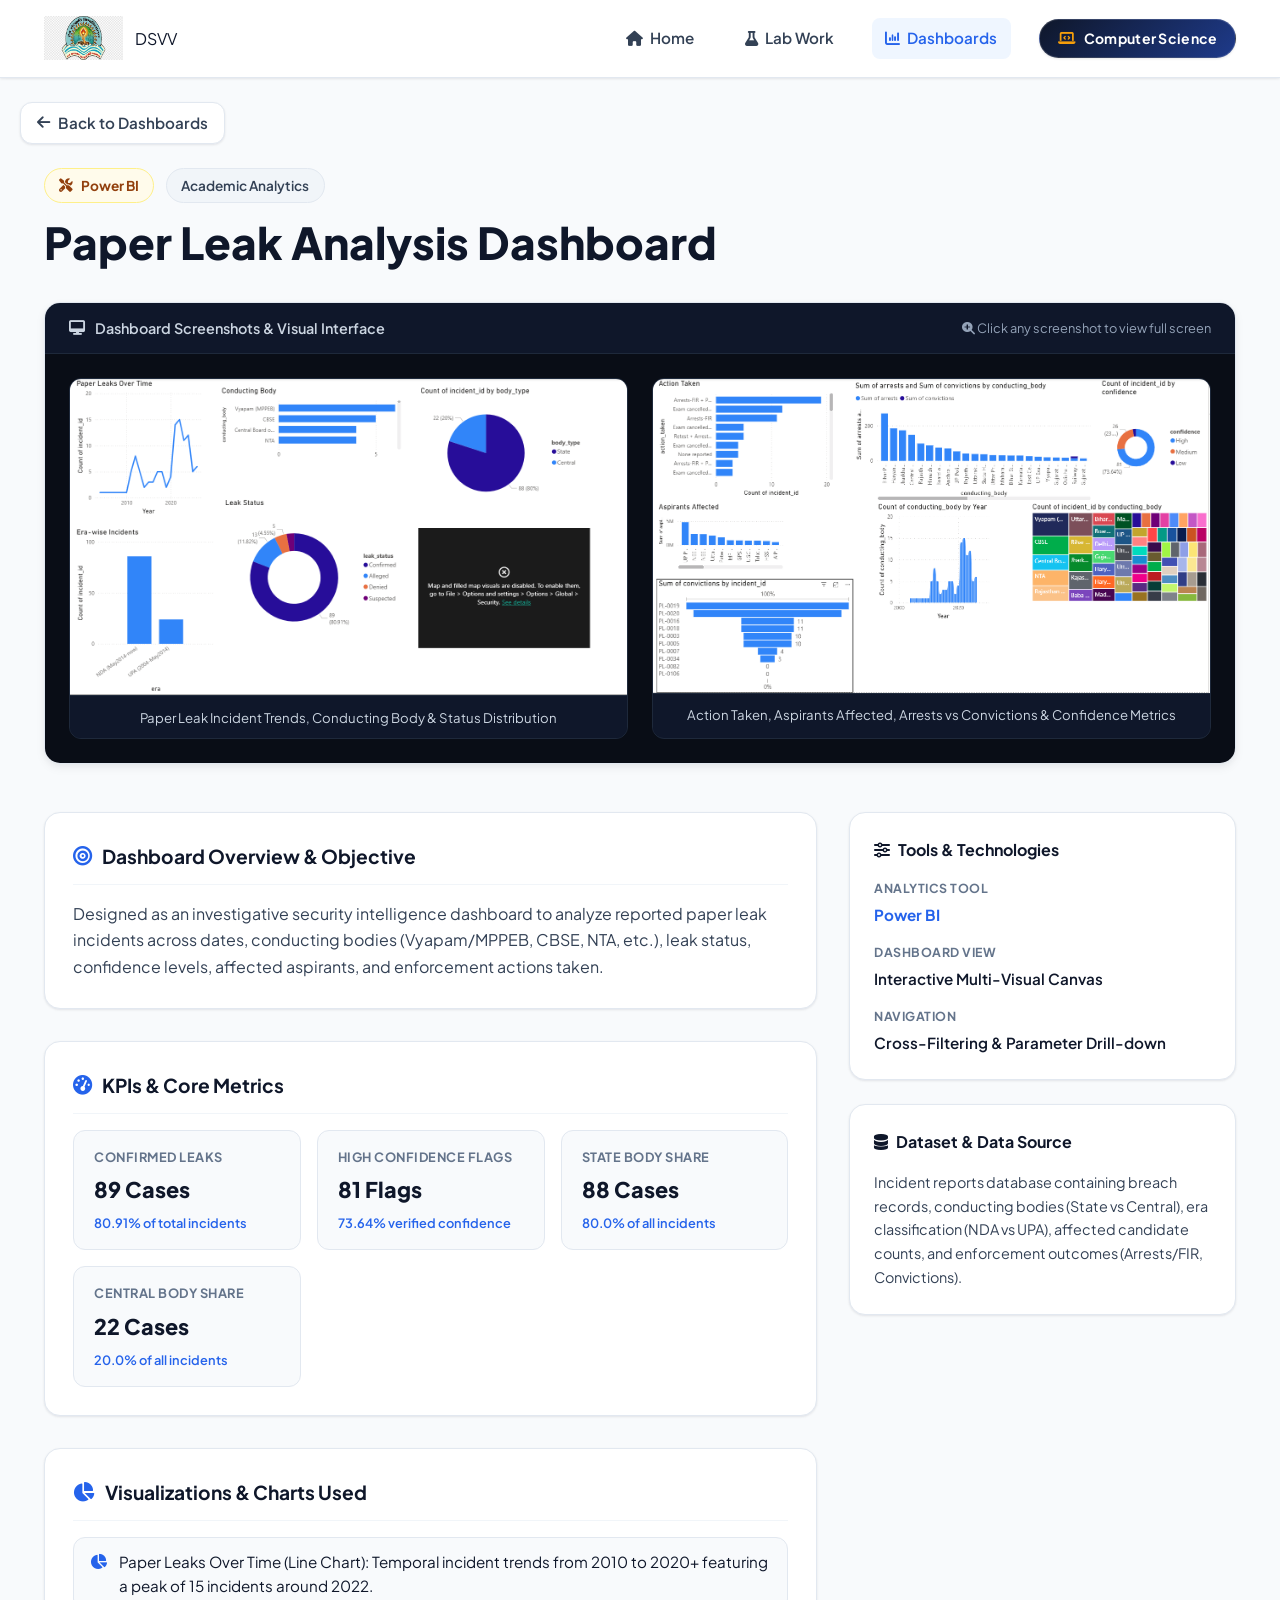
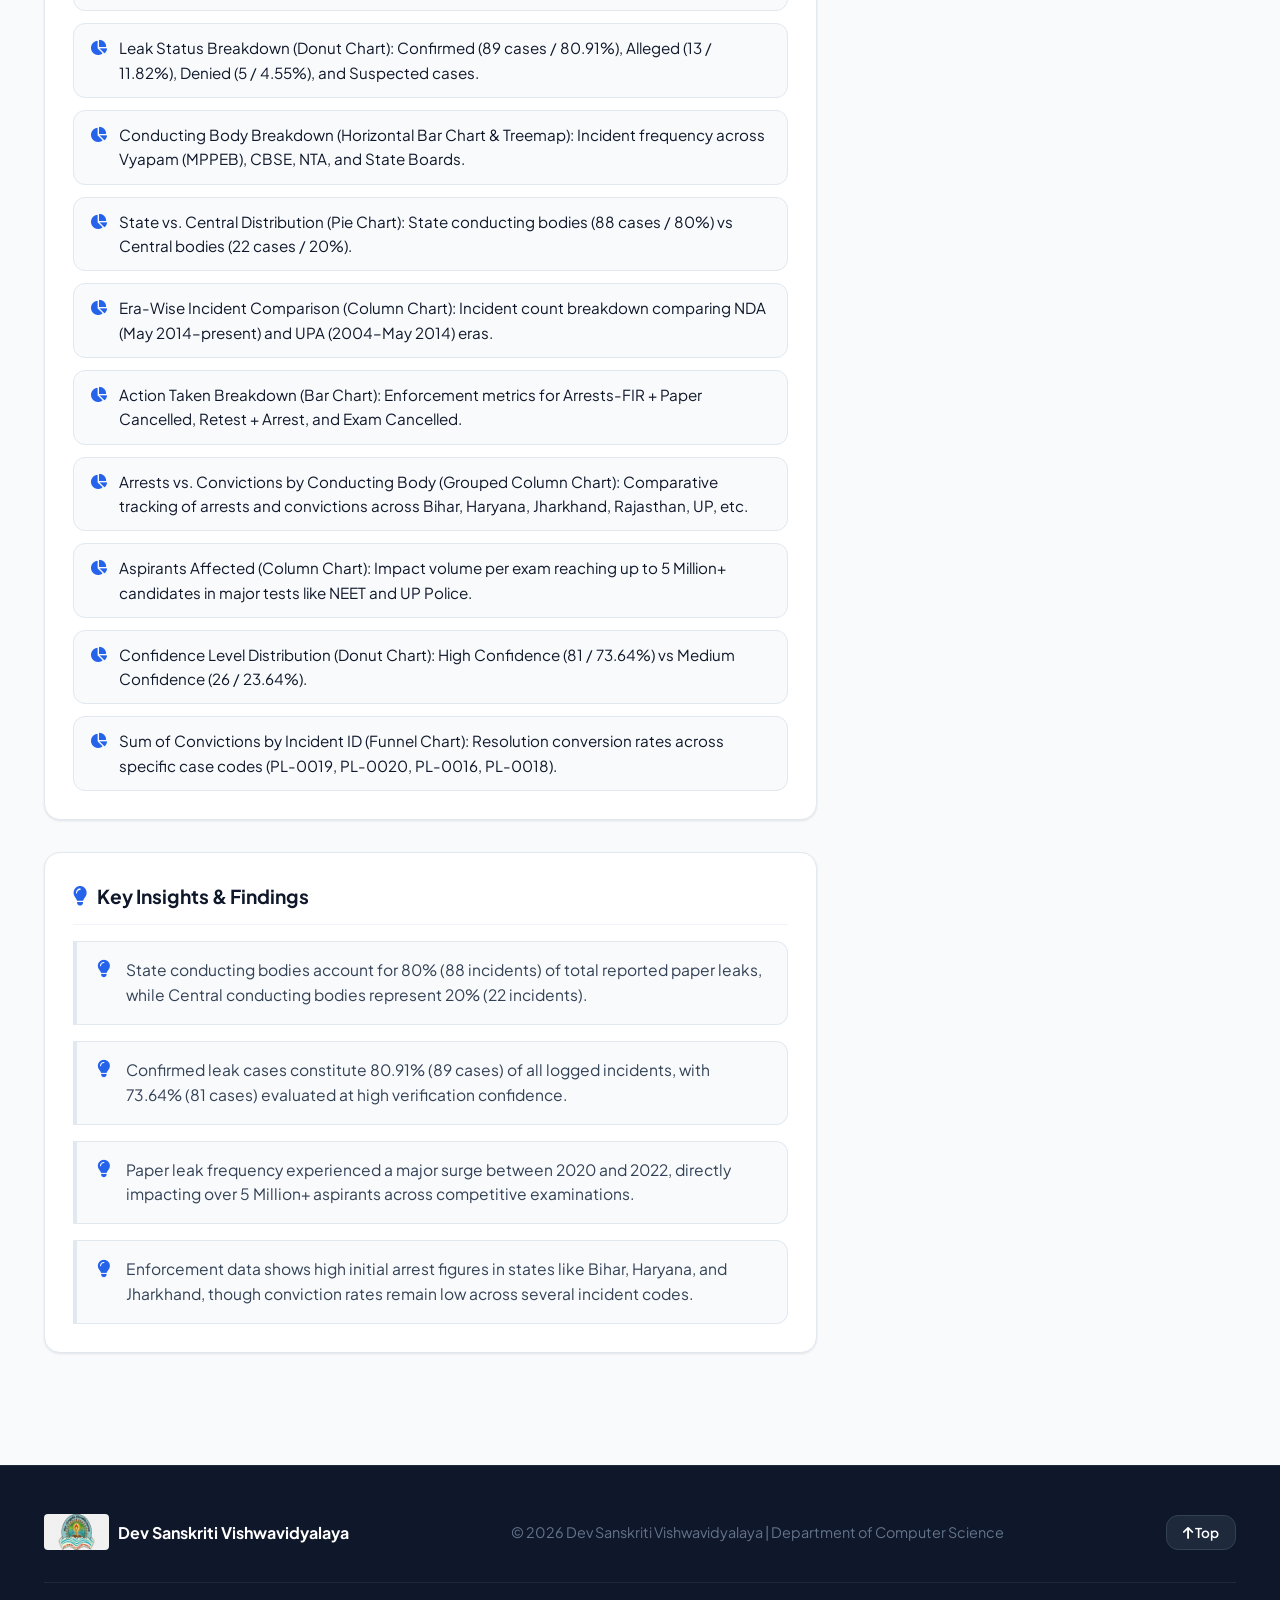
==== dashboard.html @ 6574317e "Remove About and Contact sections and update navbar links" ====
<!DOCTYPE html>
<html lang="en">
<head>
  <meta charset="UTF-8" />
  <meta name="viewport" content="width=device-width, initial-scale=1.0" />
  <title>Dashboard Details — Analytics Portfolio</title>
  <meta name="description" content="Detailed analytical breakdown, KPIs, dataset specifications, visualizations, and key insights." />
  
  <!-- Google Fonts: Plus Jakarta Sans & JetBrains Mono -->
  <link rel="preconnect" href="https://fonts.googleapis.com">
  <link rel="preconnect" href="https://fonts.gstatic.com" crossorigin>
  <link href="https://fonts.googleapis.com/css2?family=Plus+Jakarta+Sans:wght@400;500;600;700;800&family=JetBrains+Mono:wght@500;600&display=swap" rel="stylesheet">

  <!-- Font Awesome Icons -->
  <link rel="stylesheet" href="https://cdnjs.cloudflare.com/ajax/libs/font-awesome/6.4.0/css/all.min.css" />

  <!-- Stylesheet -->
  <link rel="stylesheet" href="css/style.css" />
</head>
<body>

  <!-- ==========================================================================
       Navigation Bar
       ========================================================================== -->
  <header class="navbar">
    <div class="container nav-container">
      <!-- Top Left: DSVV Logo & Text -->
      <a href="index.html" class="nav-brand" aria-label="Dev Sanskriti Vishwavidyalaya Home">
        <img src="images/dsvv-logo.png" alt="DSVV Logo" class="dsvv-logo-img" />
        <span class="dsvv-brand-text">DSVV</span>
      </a>

      <button class="mobile-menu-toggle" aria-label="Toggle Navigation Menu" aria-expanded="false">
        <i class="fa-solid fa-bars"></i>
      </button>

      <!-- Top Right: Computer Science Badge & Navigation Links -->
      <div class="nav-right-group">
        <nav>
          <ul class="nav-menu">
            <li><a href="index.html#hero" class="nav-link"><i class="fa-solid fa-house"></i> Home</a></li>
            <li><a href="index.html#labs" class="nav-link"><i class="fa-solid fa-flask"></i> Lab Work</a></li>
            <li><a href="index.html#dashboards" class="nav-link active"><i class="fa-solid fa-chart-column"></i> Dashboards</a></li>
          </ul>
        </nav>
        <span class="cs-dept-badge">
          <i class="fa-solid fa-laptop-code"></i> Computer Science
        </span>
      </div>
    </div>
  </header>

  <!-- ==========================================================================
       Back Navigation Button
       ========================================================================== -->
  <div class="container detail-header-nav">
    <a href="index.html#dashboards" class="btn-back" aria-label="Return to main dashboard page">
      <i class="fa-solid fa-arrow-left"></i> Back to Dashboards
    </a>
  </div>

  <!-- ==========================================================================
       Dashboard Detail Main Section
       ========================================================================== -->
  <main class="container detail-main" id="detail-content">
    
    <!-- Header Title & Badges -->
    <div class="detail-title-section">
      <div class="detail-title-tags">
        <span class="detail-tool-tag" id="detail-tool">
          <i class="fa-solid fa-screwdriver-wrench"></i> Tool
        </span>
        <span class="detail-category-tag" id="detail-category">
          Category
        </span>
      </div>
      <h1 class="detail-title" id="detail-title">Loading Dashboard Title...</h1>
    </div>

    <!-- Screenshots Showcase Container -->
    <section class="screenshot-section-card">
      <div class="screenshot-header-bar">
        <div class="screenshot-title-mini">
          <i class="fa-solid fa-desktop"></i> Dashboard Screenshots &amp; Visual Interface
        </div>
        <span style="font-size: 0.8rem; color: #94a3b8;"><i class="fa-solid fa-magnifying-glass-plus"></i> Click any screenshot to view full screen</span>
      </div>

      <div class="screenshots-gallery-grid" id="screenshots-gallery-grid">
        <!-- Screenshots rendered dynamically via js/script.js -->
      </div>
    </section>

    <!-- Dashboard Information Grid -->
    <div class="detail-info-grid">
      
      <!-- Primary Column: Objective, KPIs, Visualizations, Insights -->
      <div class="primary-info-col">
        
        <!-- Objective & Overview -->
        <article class="detail-block">
          <h2 class="block-heading">
            <i class="fa-solid fa-bullseye"></i> Dashboard Overview &amp; Objective
          </h2>
          <div class="block-body" id="detail-objective">
            Loading objective content...
          </div>
        </article>

        <!-- KPIs & Key Metrics (Rendered dynamically if available) -->
        <article class="detail-block" id="detail-kpi-block" style="display: none;">
          <h2 class="block-heading">
            <i class="fa-solid fa-gauge-high"></i> KPIs &amp; Core Metrics
          </h2>
          <div class="kpi-cards-grid" id="detail-kpis">
            <!-- Populated via script.js -->
          </div>
        </article>

        <!-- Charts & Visualizations Used -->
        <article class="detail-block" id="detail-viz-block">
          <h2 class="block-heading">
            <i class="fa-solid fa-chart-pie"></i> Visualizations &amp; Charts Used
          </h2>
          <ul class="viz-list" id="detail-visualizations">
            <!-- Populated via script.js -->
          </ul>
        </article>

        <!-- Key Insights & Findings (Rendered dynamically if available) -->
        <article class="detail-block" id="detail-insights-block" style="display: none;">
          <h2 class="block-heading">
            <i class="fa-solid fa-lightbulb"></i> Key Insights &amp; Findings
          </h2>
          <div class="insights-list" id="detail-insights">
            <!-- Populated via script.js -->
          </div>
        </article>

      </div>

      <!-- Secondary Column: Technical Overview & Dataset Specs -->
      <aside class="sidebar-panel">
        
        <!-- Tools & Technical Overview Card -->
        <div class="sidebar-card">
          <h3 class="sidebar-title">
            <i class="fa-solid fa-sliders"></i> Tools &amp; Technologies
          </h3>
          <div class="spec-list">
            <div class="spec-item">
              <span class="spec-label">Analytics Tool</span>
              <span class="spec-value" id="sidebar-tool" style="font-weight: 700; color: var(--primary-accent);">
                Loading Tool...
              </span>
            </div>

            <div class="spec-item">
              <span class="spec-label">Dashboard View</span>
              <span class="spec-value">Interactive Multi-Visual Canvas</span>
            </div>

            <div class="spec-item">
              <span class="spec-label">Navigation</span>
              <span class="spec-value">Cross-Filtering &amp; Parameter Drill-down</span>
            </div>
          </div>
        </div>

        <!-- Dataset Summary Card -->
        <div class="sidebar-card">
          <h3 class="sidebar-title">
            <i class="fa-solid fa-database"></i> Dataset &amp; Data Source
          </h3>
          <p class="block-body" style="font-size: 0.9rem;" id="detail-dataset">
            Loading dataset details...
          </p>
        </div>

      </aside>
    </div>

  </main>

  <!-- ==========================================================================
       Fullscreen Image Lightbox Modal Overlay
       ========================================================================== -->
  <div class="lightbox-modal" id="lightbox-modal" role="dialog" aria-modal="true" aria-label="Dashboard screenshot lightbox modal">
    <div class="lightbox-header">
      <span class="lightbox-title" id="lightbox-title">Dashboard Screenshot</span>
      <button class="lightbox-close" id="lightbox-close" aria-label="Close modal">
        <i class="fa-solid fa-xmark"></i>
      </button>
    </div>
    <div class="lightbox-img-container">
      <img id="lightbox-img" src="" alt="Full Resolution Dashboard Screenshot" class="lightbox-img" />
    </div>
  </div>

  <!-- ==========================================================================
       Site Footer
       ========================================================================== -->
  <footer class="site-footer">
    <div class="container">
      <div class="footer-content">
        <div class="footer-brand">
          <img src="images/dsvv-logo.png" alt="DSVV Logo" style="height: 36px; border-radius: 4px;" />
          <span>Dev Sanskriti Vishwavidyalaya</span>
        </div>
        <div class="footer-copyright">
          © 2026 Dev Sanskriti Vishwavidyalaya | Department of Computer Science
        </div>
        <button class="btn-scroll-top" aria-label="Scroll to top of page">
          <i class="fa-solid fa-arrow-up"></i> Top
        </button>
      </div>
    </div>
  </footer>

  <!-- Scripts -->
  <script src="js/script.js"></script>
</body>
</html>
---- css/style.css ----
/* ==========================================================================
   Dev Sanskriti Vishwavidyalaya — Department of Computer Science
   Academic Labs & Visual Dashboard Gallery Portfolio Stylesheet
   ========================================================================== */

/* --------------------------------------------------------------------------
   1. Design System & CSS Variables
   -------------------------------------------------------------------------- */
:root {
  /* DSVV & Slate Brand Colors */
  --bg-main: #f8fafc;
  --bg-card: #ffffff;
  --bg-secondary: #f1f5f9;
  --bg-accent-light: #eff6ff;

  --text-primary: #0f172a;
  --text-secondary: #334155;
  --text-muted: #64748b;
  --text-inverse: #ffffff;

  --border-color: #e2e8f0;
  --border-focus: #2563eb;

  /* Primary Accent & DSVV Gold */
  --primary-accent: #2563eb;
  --primary-dark: #1d4ed8;
  --dsvv-gold: #f59e0b;
  --dsvv-navy: #1e3a8a;

  /* Tool-Specific Badges */
  --powerbi-bg: #fffbeb;
  --powerbi-border: #fef08a;
  --powerbi-text: #92400e;

  --looker-bg: #eff6ff;
  --looker-border: #bfdbfe;
  --looker-text: #1e40af;

  --tableau-bg: #fff7ed;
  --tableau-border: #ffedd5;
  --tableau-text: #9a3412;

  /* Shadows */
  --shadow-sm: 0 1px 3px rgba(15, 23, 42, 0.06), 0 1px 2px rgba(15, 23, 42, 0.04);
  --shadow-md: 0 4px 12px -2px rgba(15, 23, 42, 0.08), 0 2px 6px -1px rgba(15, 23, 42, 0.04);
  --shadow-lg: 0 12px 24px -4px rgba(15, 23, 42, 0.1), 0 4px 12px -2px rgba(15, 23, 42, 0.05);
  --shadow-xl: 0 25px 50px -12px rgba(15, 23, 42, 0.18);

  /* Radius */
  --radius-sm: 8px;
  --radius-md: 12px;
  --radius-lg: 16px;
  --radius-full: 9999px;

  /* Typography */
  --font-sans: 'Plus Jakarta Sans', -apple-system, BlinkMacSystemFont, 'Segoe UI', Roboto, sans-serif;
  --font-mono: 'JetBrains Mono', monospace;

  /* Container */
  --container-max-width: 1240px;
}

*, *::before, *::after {
  box-sizing: border-box;
  margin: 0;
  padding: 0;
}

html {
  font-family: var(--font-sans);
  font-size: 16px;
  line-height: 1.6;
  color: var(--text-primary);
  background-color: var(--bg-main);
  scroll-behavior: smooth;
  -webkit-font-smoothing: antialiased;
}

body {
  min-height: 100vh;
  display: flex;
  flex-direction: column;
}

img {
  max-width: 100%;
  height: auto;
  display: block;
}

a {
  color: inherit;
  text-decoration: none;
}

button, input, select {
  font-family: inherit;
  font-size: inherit;
}

.container {
  width: 100%;
  max-width: var(--container-max-width);
  margin: 0 auto;
  padding: 0 1.5rem;
}

/* --------------------------------------------------------------------------
   2. Header & DSVV Branding Navbar
   -------------------------------------------------------------------------- */
.navbar {
  position: sticky;
  top: 0;
  z-index: 100;
  background-color: rgba(255, 255, 255, 0.94);
  backdrop-filter: blur(12px);
  -webkit-backdrop-filter: blur(12px);
  border-bottom: 1px solid var(--border-color);
  box-shadow: var(--shadow-sm);
}

.nav-container {
  display: flex;
  align-items: center;
  justify-content: space-between;
  height: 4.8rem;
}

.nav-brand {
  display: flex;
  align-items: center;
  gap: 0.75rem;
}

.dsvv-logo-img {
  height: 44px;
  width: auto;
  object-fit: contain;
}

.nav-right-group {
  display: flex;
  align-items: center;
  gap: 1.75rem;
}

.cs-dept-badge {
  background: linear-gradient(135deg, #0f172a 0%, #1e3a8a 100%);
  color: #ffffff;
  padding: 0.45rem 1.1rem;
  border-radius: var(--radius-full);
  font-size: 0.875rem;
  font-weight: 700;
  letter-spacing: 0.02em;
  display: inline-flex;
  align-items: center;
  gap: 0.5rem;
  box-shadow: var(--shadow-sm);
  border: 1px solid rgba(255, 255, 255, 0.15);
}

.cs-dept-badge i {
  color: var(--dsvv-gold);
}

.nav-menu {
  display: flex;
  align-items: center;
  gap: 1.5rem;
  list-style: none;
}

.nav-link {
  font-weight: 600;
  font-size: 0.95rem;
  color: var(--text-secondary);
  padding: 0.5rem 0.85rem;
  border-radius: var(--radius-sm);
  transition: 0.15s ease;
  display: flex;
  align-items: center;
  gap: 0.45rem;
}

.nav-link:hover, .nav-link.active {
  color: var(--primary-accent);
  background-color: var(--bg-accent-light);
}

.mobile-menu-toggle {
  display: none;
  background: none;
  border: none;
  font-size: 1.5rem;
  color: var(--text-primary);
  cursor: pointer;
  padding: 0.5rem;
}

/* --------------------------------------------------------------------------
   3. Hero Section
   -------------------------------------------------------------------------- */
.hero-section {
  padding: 3.5rem 0 2rem 0;
  text-align: center;
}

.hero-institution-tag {
  display: inline-flex;
  align-items: center;
  gap: 0.5rem;
  background-color: #eff6ff;
  border: 1px solid #bfdbfe;
  padding: 0.4rem 1rem;
  border-radius: var(--radius-full);
  font-size: 0.875rem;
  font-weight: 700;
  color: #1d4ed8;
  margin-bottom: 1.25rem;
}

.hero-title {
  font-size: clamp(2rem, 4vw, 3rem);
  font-weight: 800;
  color: var(--text-primary);
  line-height: 1.2;
  margin-bottom: 0.85rem;
  letter-spacing: -0.02em;
}

.hero-subtitle {
  font-size: 1.15rem;
  color: var(--text-secondary);
  max-width: 46rem;
  margin: 0 auto 2.5rem auto;
}

/* Section Divider Header */
.section-header-wrap {
  margin-bottom: 2rem;
  padding-bottom: 0.75rem;
  border-bottom: 2px solid var(--border-color);
  display: flex;
  align-items: flex-end;
  justify-content: space-between;
  flex-wrap: wrap;
  gap: 1rem;
}

.section-title {
  font-size: 1.85rem;
  font-weight: 800;
  color: var(--text-primary);
  display: flex;
  align-items: center;
  gap: 0.75rem;
}

.section-title i {
  color: var(--primary-accent);
}

.section-desc {
  font-size: 0.95rem;
  color: var(--text-muted);
}

/* --------------------------------------------------------------------------
   4. Section 1 — LABS (Grid & Individual Cards)
   -------------------------------------------------------------------------- */
.labs-section {
  padding: 2.5rem 0 4rem 0;
}

.labs-grid {
  display: grid;
  grid-template-columns: repeat(auto-fill, minmax(340px, 1fr));
  gap: 2rem;
}

.lab-card {
  background-color: var(--bg-card);
  border: 1px solid var(--border-color);
  border-radius: var(--radius-lg);
  overflow: hidden;
  box-shadow: var(--shadow-sm);
  display: flex;
  flex-direction: column;
  transition: transform 0.25s ease, box-shadow 0.25s ease, border-color 0.25s ease;
  cursor: pointer;
  position: relative;
}

.lab-card:hover {
  transform: translateY(-6px);
  box-shadow: var(--shadow-lg);
  border-color: #cbd5e1;
}

.lab-image-wrapper {
  position: relative;
  width: 100%;
  aspect-ratio: 16 / 9;
  overflow: hidden;
  background-color: #0f172a;
}

.lab-image {
  width: 100%;
  height: 100%;
  object-fit: cover;
  transition: transform 0.5s ease;
}

.lab-card:hover .lab-image {
  transform: scale(1.06);
}

.lab-number-badge {
  position: absolute;
  top: 1rem;
  left: 1rem;
  background-color: #1e3a8a;
  color: #ffffff;
  padding: 0.3rem 0.8rem;
  border-radius: var(--radius-sm);
  font-size: 0.8rem;
  font-weight: 800;
  letter-spacing: 0.04em;
  box-shadow: var(--shadow-sm);
  border: 1px solid rgba(255, 255, 255, 0.2);
}

.lab-tool-badge {
  position: absolute;
  top: 1rem;
  right: 1rem;
  background-color: rgba(15, 23, 42, 0.88);
  backdrop-filter: blur(4px);
  color: #ffffff;
  padding: 0.25rem 0.65rem;
  border-radius: var(--radius-sm);
  font-size: 0.75rem;
  font-weight: 600;
}

.lab-card-body {
  padding: 1.5rem;
  display: flex;
  flex-direction: column;
  flex-grow: 1;
}

.lab-category {
  font-size: 0.75rem;
  font-weight: 700;
  text-transform: uppercase;
  letter-spacing: 0.05em;
  color: var(--primary-accent);
  margin-bottom: 0.4rem;
}

.lab-card-title {
  font-size: 1.2rem;
  font-weight: 700;
  color: var(--text-primary);
  margin-bottom: 0.75rem;
  line-height: 1.35;
}

.lab-card-description {
  font-size: 0.925rem;
  color: var(--text-secondary);
  line-height: 1.5;
  margin-bottom: 1.5rem;
  display: -webkit-box;
  -webkit-line-clamp: 3;
  -webkit-box-orient: vertical;
  overflow: hidden;
  flex-grow: 1;
}

.lab-card-footer {
  display: flex;
  align-items: center;
  justify-content: space-between;
  padding-top: 1rem;
  border-top: 1px solid #f1f5f9;
}

.btn-view-lab {
  display: inline-flex;
  align-items: center;
  gap: 0.4rem;
  font-size: 0.9rem;
  font-weight: 700;
  color: var(--primary-accent);
  transition: 0.15s ease;
}

.lab-card:hover .btn-view-lab {
  color: var(--primary-dark);
  transform: translateX(4px);
}

/* --------------------------------------------------------------------------
   5. Section 2 — DASHBOARD GALLERY (Visual Grid: 2 per row Desktop/Tablet)
   -------------------------------------------------------------------------- */
.dashboards-section {
  padding: 4.5rem 0;
  background-color: #ffffff;
  border-top: 1px solid var(--border-color);
}

.dashboard-gallery-grid {
  display: grid;
  grid-template-columns: repeat(2, 1fr); /* Exactly 2 dashboards per row on Desktop/Tablet */
  gap: 2.5rem;
}

.visual-dashboard-card {
  background-color: var(--bg-card);
  border: 1px solid var(--border-color);
  border-radius: var(--radius-lg);
  overflow: hidden;
  box-shadow: var(--shadow-md);
  display: flex;
  flex-direction: column;
  transition: transform 0.25s ease, box-shadow 0.25s ease, border-color 0.25s ease;
  cursor: pointer;
}

.visual-dashboard-card:hover {
  transform: translateY(-6px);
  box-shadow: var(--shadow-xl);
  border-color: #cbd5e1;
}

.dash-thumb-container {
  position: relative;
  width: 100%;
  aspect-ratio: 16 / 9;
  overflow: hidden;
  background-color: #090d16;
}

.dash-thumb-img {
  width: 100%;
  height: 100%;
  object-fit: cover;
  transition: transform 0.5s ease;
}

.visual-dashboard-card:hover .dash-thumb-img {
  transform: scale(1.05);
}

.dash-tool-badge {
  position: absolute;
  top: 1rem;
  right: 1rem;
  padding: 0.35rem 0.85rem;
  border-radius: var(--radius-sm);
  font-size: 0.8rem;
  font-weight: 700;
  box-shadow: var(--shadow-sm);
  display: flex;
  align-items: center;
  gap: 0.4rem;
}

.dash-tool-badge.power-bi { background-color: #0f172a; color: #f2c811; border: 1px solid rgba(242, 200, 17, 0.4); }
.dash-tool-badge.looker-studio { background-color: #0f172a; color: #60a5fa; border: 1px solid rgba(96, 165, 250, 0.4); }
.dash-tool-badge.tableau { background-color: #0f172a; color: #fb923c; border: 1px solid rgba(251, 146, 60, 0.4); }

.dash-body {
  padding: 1.75rem;
  display: flex;
  flex-direction: column;
  flex-grow: 1;
}

.dash-category {
  font-size: 0.775rem;
  font-weight: 800;
  text-transform: uppercase;
  letter-spacing: 0.05em;
  color: var(--primary-accent);
  margin-bottom: 0.4rem;
}

.dash-title {
  font-size: 1.35rem;
  font-weight: 800;
  color: var(--text-primary);
  margin-bottom: 0.85rem;
  line-height: 1.3;
}

.dash-description {
  font-size: 0.95rem;
  color: var(--text-secondary);
  line-height: 1.6;
  margin-bottom: 1.75rem;
  flex-grow: 1;
}

.btn-view-dashboard {
  display: inline-flex;
  align-items: center;
  justify-content: center;
  gap: 0.5rem;
  background-color: var(--text-primary);
  color: #ffffff;
  padding: 0.75rem 1.25rem;
  border-radius: var(--radius-md);
  font-size: 0.95rem;
  font-weight: 700;
  transition: 0.15s ease;
  width: 100%;
}

.visual-dashboard-card:hover .btn-view-dashboard {
  background-color: var(--primary-accent);
}

/* --------------------------------------------------------------------------
   6. About Section
   -------------------------------------------------------------------------- */
.about-section {
  padding: 4.5rem 0;
  background-color: var(--bg-main);
  border-top: 1px solid var(--border-color);
}

.about-grid {
  display: grid;
  grid-template-columns: 1fr 1fr;
  gap: 3rem;
  align-items: center;
}

.about-title {
  font-size: 2rem;
  font-weight: 800;
  margin-bottom: 1.25rem;
}

.about-highlights {
  display: grid;
  grid-template-columns: 1fr 1fr;
  gap: 1.25rem;
}

.highlight-item {
  display: flex;
  gap: 1rem;
  padding: 1rem;
  background-color: var(--bg-card);
  border-radius: var(--radius-md);
  border: 1px solid var(--border-color);
}

.highlight-icon {
  width: 2.5rem;
  height: 2.5rem;
  border-radius: var(--radius-sm);
  background-color: var(--bg-accent-light);
  color: var(--primary-accent);
  display: flex;
  align-items: center;
  justify-content: center;
  flex-shrink: 0;
}

/* --------------------------------------------------------------------------
   7. Reusable Detail Views (`lab.html` & `dashboard.html`)
   -------------------------------------------------------------------------- */
.detail-header-nav {
  padding: 1.5rem 0;
}

.btn-back {
  display: inline-flex;
  align-items: center;
  gap: 0.5rem;
  font-weight: 600;
  font-size: 0.95rem;
  color: var(--text-secondary);
  padding: 0.5rem 1rem;
  background-color: var(--bg-card);
  border: 1px solid var(--border-color);
  border-radius: var(--radius-md);
  transition: 0.15s ease;
  box-shadow: var(--shadow-sm);
}

.btn-back:hover {
  color: var(--text-primary);
  border-color: var(--primary-accent);
  transform: translateX(-4px);
}

.detail-main {
  padding-bottom: 5rem;
}

.detail-title-section {
  margin-bottom: 2rem;
}

.detail-title-tags {
  display: flex;
  align-items: center;
  gap: 0.75rem;
  margin-bottom: 0.75rem;
  flex-wrap: wrap;
}

.lab-number-pill {
  background-color: #1e3a8a;
  color: #ffffff;
  padding: 0.35rem 0.9rem;
  border-radius: var(--radius-full);
  font-size: 0.85rem;
  font-weight: 800;
}

.detail-tool-tag {
  padding: 0.35rem 0.9rem;
  border-radius: var(--radius-full);
  font-size: 0.85rem;
  font-weight: 700;
  display: inline-flex;
  align-items: center;
  gap: 0.45rem;
}

.detail-tool-tag.power-bi { background-color: var(--powerbi-bg); color: var(--powerbi-text); border: 1px solid var(--powerbi-border); }
.detail-tool-tag.looker-studio { background-color: var(--looker-bg); color: var(--looker-text); border: 1px solid var(--looker-border); }
.detail-tool-tag.tableau { background-color: var(--tableau-bg); color: var(--tableau-text); border: 1px solid var(--tableau-border); }

.detail-category-tag {
  background-color: #f1f5f9;
  color: var(--text-secondary);
  border: 1px solid var(--border-color);
  padding: 0.35rem 0.9rem;
  border-radius: var(--radius-full);
  font-size: 0.85rem;
  font-weight: 600;
}

.detail-title {
  font-size: clamp(1.8rem, 3.5vw, 2.75rem);
  font-weight: 800;
  color: var(--text-primary);
  line-height: 1.25;
}

/* Screenshot Card & Gallery */
.screenshot-section-card {
  background-color: var(--bg-card);
  border: 1px solid var(--border-color);
  border-radius: var(--radius-lg);
  overflow: hidden;
  box-shadow: var(--shadow-md);
  margin-bottom: 3rem;
}

.screenshot-header-bar {
  background-color: #0f172a;
  color: #ffffff;
  padding: 0.85rem 1.5rem;
  display: flex;
  align-items: center;
  justify-content: space-between;
  border-bottom: 1px solid #1e293b;
}

.screenshot-title-mini {
  display: flex;
  align-items: center;
  gap: 0.6rem;
  font-size: 0.9rem;
  font-weight: 600;
  color: #cbd5e1;
}

.screenshots-gallery-grid {
  display: grid;
  grid-template-columns: repeat(auto-fit, minmax(360px, 1fr));
  gap: 1.5rem;
  padding: 1.5rem;
  background-color: #090d16;
}

.screenshot-item {
  position: relative;
  border-radius: var(--radius-md);
  overflow: hidden;
  border: 1px solid #1e293b;
  cursor: zoom-in;
  background-color: #0f172a;
  transition: transform 0.25s ease;
}

.screenshot-item:hover {
  transform: scale(1.02);
}

.screenshot-item img {
  width: 100%;
  height: auto;
  display: block;
  object-fit: contain;
}

.screenshot-caption {
  padding: 0.65rem 1rem;
  background-color: #0f172a;
  color: #cbd5e1;
  font-size: 0.825rem;
  border-top: 1px solid #1e293b;
  text-align: center;
}

/* Code Editor & Terminal Boxes for Labs */
.code-editor-box {
  background-color: #090d16;
  border: 1px solid #1e293b;
  border-radius: var(--radius-md);
  overflow: hidden;
}

.code-editor-header {
  background-color: #0f172a;
  padding: 0.65rem 1.25rem;
  display: flex;
  align-items: center;
  justify-content: space-between;
  border-bottom: 1px solid #1e293b;
  color: #cbd5e1;
  font-size: 0.85rem;
  font-weight: 600;
}

.code-lang-badge {
  background-color: #1e293b;
  color: #38bdf8;
  padding: 0.2rem 0.6rem;
  border-radius: 4px;
  font-family: var(--font-mono);
  font-size: 0.75rem;
}

.code-snippet-pre {
  padding: 1.25rem;
  font-family: var(--font-mono);
  font-size: 0.9rem;
  color: #f8fafc;
  line-height: 1.6;
  overflow-x: auto;
}

.terminal-output-box {
  background-color: #090d16;
  border: 1px solid #1e293b;
  border-radius: var(--radius-md);
  overflow: hidden;
}

.terminal-header {
  background-color: #1e293b;
  color: #10b981;
  padding: 0.6rem 1.25rem;
  font-size: 0.85rem;
  font-weight: 700;
  display: flex;
  align-items: center;
  gap: 0.5rem;
}

.terminal-body {
  padding: 1.25rem;
  font-family: var(--font-mono);
  font-size: 0.875rem;
  color: #a7f3d0;
  line-height: 1.5;
  white-space: pre-wrap;
}

/* Detail Info Grid */
.detail-info-grid {
  display: grid;
  grid-template-columns: 2fr 1fr;
  gap: 2rem;
}

.detail-block {
  background-color: var(--bg-card);
  border: 1px solid var(--border-color);
  border-radius: var(--radius-lg);
  padding: 1.75rem;
  box-shadow: var(--shadow-sm);
  margin-bottom: 2rem;
}

.block-heading {
  display: flex;
  align-items: center;
  gap: 0.6rem;
  font-size: 1.2rem;
  font-weight: 700;
  color: var(--text-primary);
  margin-bottom: 1rem;
  padding-bottom: 0.75rem;
  border-bottom: 1px solid #f1f5f9;
}

.block-heading i {
  color: var(--primary-accent);
}

.block-body {
  font-size: 1rem;
  color: var(--text-secondary);
  line-height: 1.65;
}

.kpi-cards-grid {
  display: grid;
  grid-template-columns: repeat(auto-fill, minmax(200px, 1fr));
  gap: 1rem;
  margin-top: 0.5rem;
}

.kpi-metric-card {
  background-color: var(--bg-main);
  border: 1px solid var(--border-color);
  border-radius: var(--radius-md);
  padding: 1rem 1.25rem;
  display: flex;
  flex-direction: column;
  gap: 0.35rem;
}

.kpi-metric-label {
  font-size: 0.8rem;
  font-weight: 700;
  text-transform: uppercase;
  color: var(--text-muted);
  letter-spacing: 0.04em;
}

.kpi-metric-value {
  font-size: 1.35rem;
  font-weight: 800;
  color: var(--text-primary);
}

.kpi-metric-sub {
  font-size: 0.8rem;
  color: var(--primary-accent);
  font-weight: 600;
}

.viz-list {
  display: flex;
  flex-direction: column;
  gap: 0.75rem;
  list-style: none;
}

.viz-item {
  display: flex;
  align-items: flex-start;
  gap: 0.75rem;
  padding: 0.75rem 1rem;
  background-color: var(--bg-main);
  border-radius: var(--radius-md);
  border: 1px solid var(--border-color);
  font-size: 0.95rem;
  color: var(--text-primary);
}

.viz-item i {
  color: var(--primary-accent);
  margin-top: 0.25rem;
}

.insights-list {
  display: flex;
  flex-direction: column;
  gap: 1rem;
  list-style: none;
}

.insight-card {
  display: flex;
  gap: 1rem;
  align-items: flex-start;
  padding: 1rem 1.25rem;
  background-color: #f8fafc;
  border-left: 4px solid var(--primary-accent);
  border-radius: 0 var(--radius-md) var(--radius-md) 0;
  border: 1px solid var(--border-color);
  border-left-width: 4px;
}

.insight-icon {
  color: var(--primary-accent);
  font-size: 1.1rem;
  margin-top: 0.15rem;
}

.insight-text {
  font-size: 0.975rem;
  color: var(--text-secondary);
  line-height: 1.6;
}

.sidebar-panel {
  display: flex;
  flex-direction: column;
  gap: 1.5rem;
}

.sidebar-card {
  background-color: var(--bg-card);
  border: 1px solid var(--border-color);
  border-radius: var(--radius-lg);
  padding: 1.5rem;
  box-shadow: var(--shadow-sm);
}

.sidebar-title {
  font-size: 1rem;
  font-weight: 700;
  color: var(--text-primary);
  margin-bottom: 1rem;
  display: flex;
  align-items: center;
  gap: 0.5rem;
}

.spec-list {
  display: flex;
  flex-direction: column;
  gap: 1rem;
}

.spec-item {
  display: flex;
  flex-direction: column;
  gap: 0.25rem;
}

.spec-label {
  font-size: 0.775rem;
  font-weight: 700;
  text-transform: uppercase;
  color: var(--text-muted);
  letter-spacing: 0.04em;
}

.spec-value {
  font-size: 0.95rem;
  font-weight: 600;
  color: var(--text-primary);
}

/* --------------------------------------------------------------------------
   8. Lightbox Modal Overlay
   -------------------------------------------------------------------------- */
.lightbox-modal {
  position: fixed;
  top: 0;
  left: 0;
  width: 100vw;
  height: 100vh;
  background-color: rgba(15, 23, 42, 0.92);
  backdrop-filter: blur(8px);
  z-index: 1000;
  display: flex;
  flex-direction: column;
  align-items: center;
  justify-content: center;
  opacity: 0;
  visibility: hidden;
  transition: opacity 0.25s ease, visibility 0.25s ease;
  padding: 2rem;
}

.lightbox-modal.active {
  opacity: 1;
  visibility: visible;
}

.lightbox-header {
  position: absolute;
  top: 1.5rem;
  left: 2rem;
  right: 2rem;
  display: flex;
  align-items: center;
  justify-content: space-between;
  color: #ffffff;
}

.lightbox-title {
  font-size: 1.1rem;
  font-weight: 700;
}

.lightbox-close {
  background: rgba(255, 255, 255, 0.15);
  border: none;
  color: #ffffff;
  width: 2.75rem;
  height: 2.75rem;
  border-radius: var(--radius-full);
  font-size: 1.25rem;
  cursor: pointer;
  display: flex;
  align-items: center;
  justify-content: center;
  transition: 0.15s ease;
}

.lightbox-close:hover {
  background-color: #ef4444;
  transform: scale(1.1);
}

.lightbox-img-container {
  max-width: 92vw;
  max-height: 85vh;
  display: flex;
  align-items: center;
  justify-content: center;
}

.lightbox-img {
  max-width: 100%;
  max-height: 85vh;
  object-fit: contain;
  border-radius: var(--radius-md);
  box-shadow: var(--shadow-xl);
}

/* --------------------------------------------------------------------------
   9. Site Footer
   -------------------------------------------------------------------------- */
.site-footer {
  margin-top: auto;
  background-color: #0f172a;
  color: #94a3b8;
  padding: 3rem 0 2rem 0;
  border-top: 1px solid #1e293b;
}

.footer-content {
  display: flex;
  align-items: center;
  justify-content: space-between;
  flex-wrap: wrap;
  gap: 1.5rem;
  padding-bottom: 2rem;
  border-bottom: 1px solid #1e293b;
}

.footer-brand {
  font-size: 1rem;
  font-weight: 700;
  color: #ffffff;
  display: flex;
  align-items: center;
  gap: 0.6rem;
}

.footer-copyright {
  font-size: 0.9rem;
  color: #64748b;
}

.btn-scroll-top {
  background-color: #1e293b;
  color: #ffffff;
  border: 1px solid #334155;
  padding: 0.5rem 1rem;
  border-radius: var(--radius-md);
  font-size: 0.85rem;
  font-weight: 600;
  cursor: pointer;
  transition: 0.15s ease;
}

.btn-scroll-top:hover {
  background-color: var(--primary-accent);
  border-color: var(--primary-accent);
}

/* --------------------------------------------------------------------------
   10. Responsiveness Rules
   -------------------------------------------------------------------------- */
@media (max-width: 992px) {
  .dashboard-gallery-grid {
    grid-template-columns: repeat(2, 1fr); /* Exactly 2 dashboards per row on Tablet */
  }

  .detail-info-grid {
    grid-template-columns: 1fr;
  }

  .about-grid {
    grid-template-columns: 1fr;
  }
}

@media (max-width: 768px) {
  .nav-right-group {
    flex-direction: column;
    align-items: flex-end;
  }

  .nav-menu {
    position: absolute;
    top: 4.8rem;
    left: 0;
    width: 100%;
    background-color: var(--bg-card);
    border-bottom: 1px solid var(--border-color);
    flex-direction: column;
    padding: 1.5rem;
    gap: 1rem;
    display: none;
    box-shadow: var(--shadow-md);
  }

  .nav-menu.active {
    display: flex;
  }

  .mobile-menu-toggle {
    display: block;
  }

  .labs-grid {
    grid-template-columns: 1fr;
  }

  .dashboard-gallery-grid {
    grid-template-columns: 1fr; /* Exactly 1 dashboard per row on Mobile */
  }

  .about-highlights {
    grid-template-columns: 1fr;
  }
}
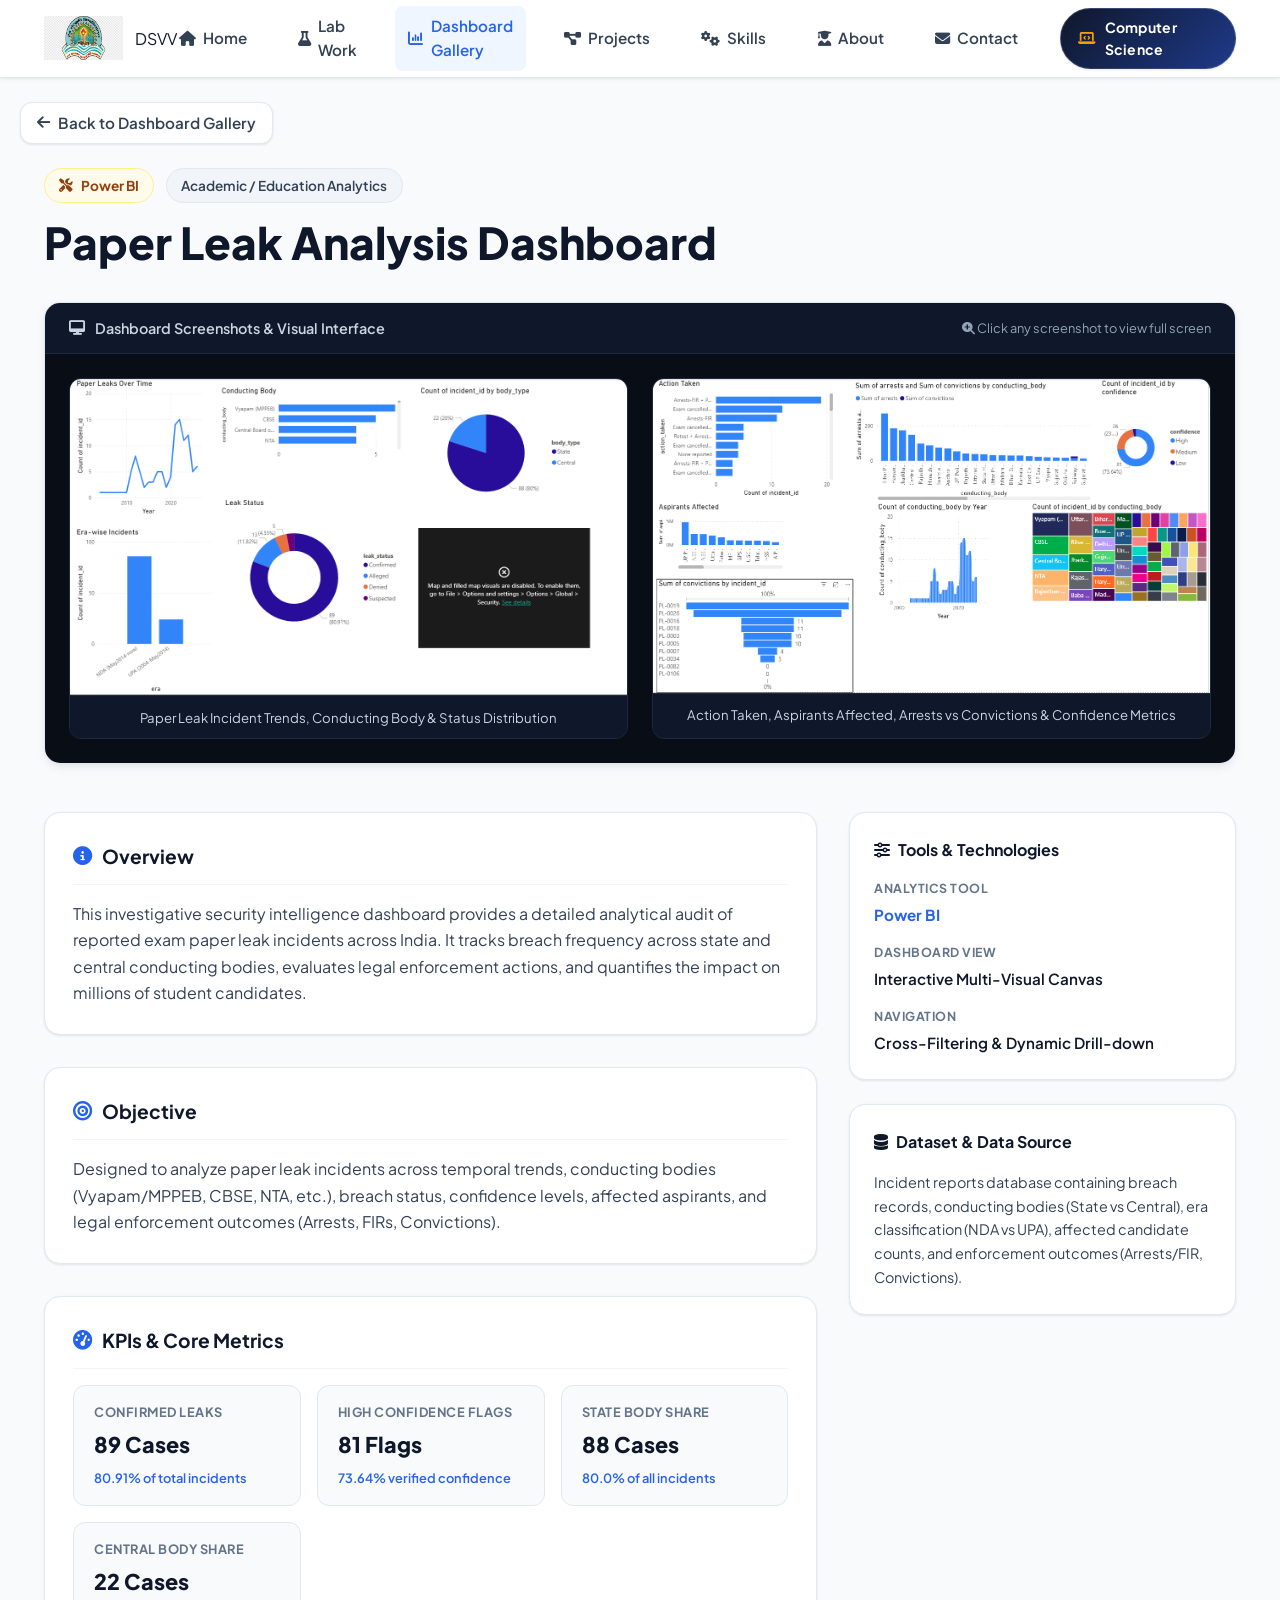
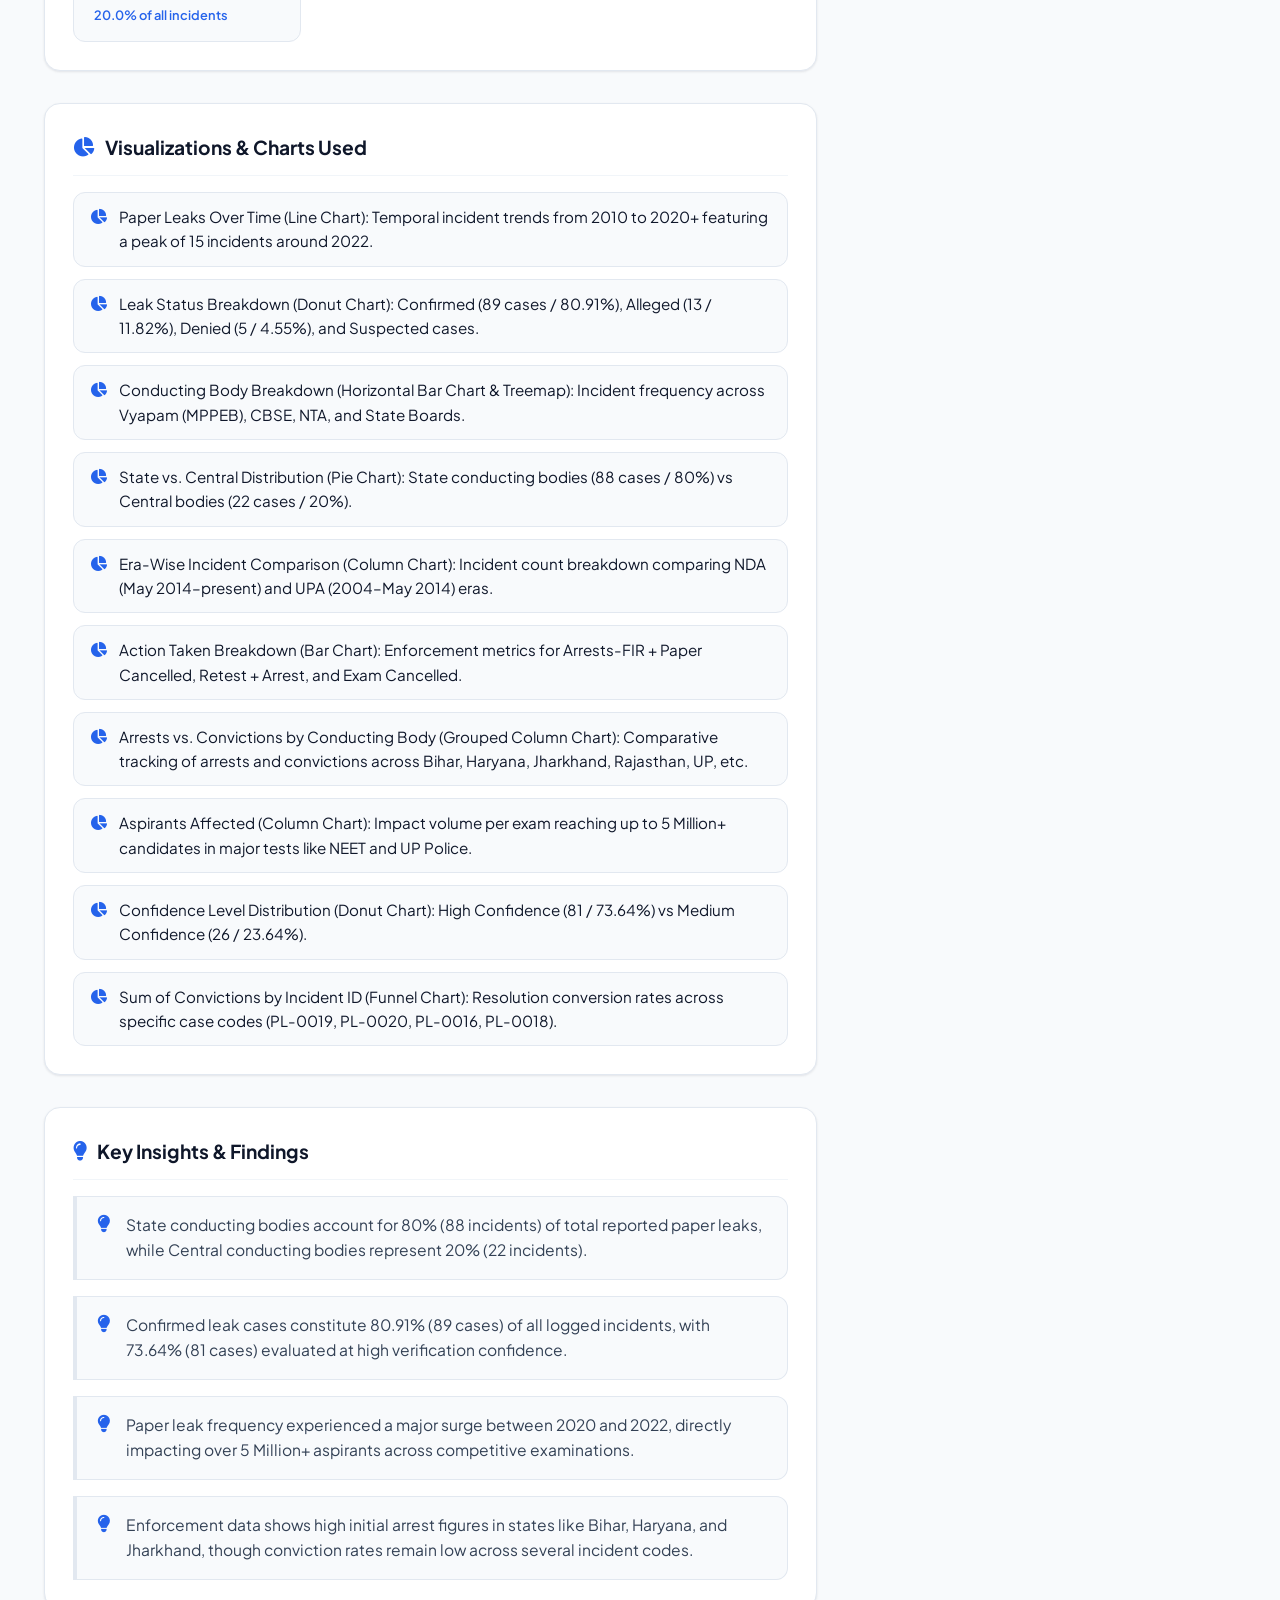
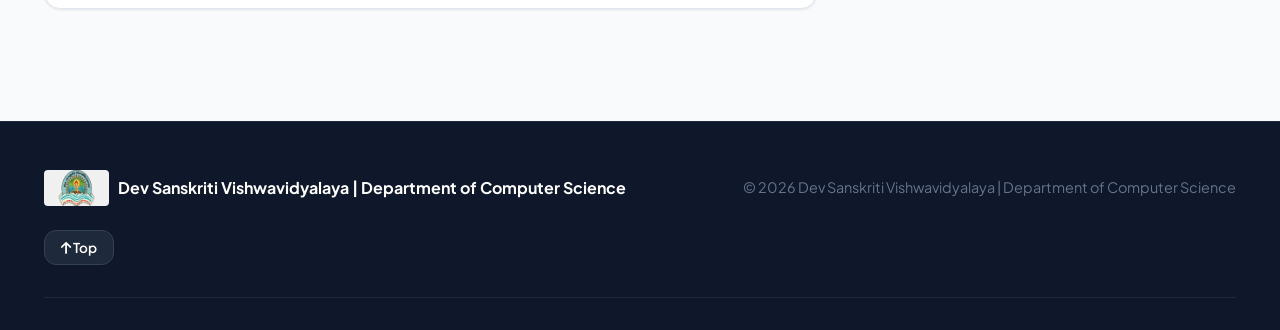
==== commit 795b5d51: "Refresh portfolio with 10 Lab Assignments, 7 Dashboards, Projects, Skills, and DSVV Branding" ====
--- a/dashboard.html
+++ b/dashboard.html
@@ -3,7 +3,7 @@
 <head>
   <meta charset="UTF-8" />
   <meta name="viewport" content="width=device-width, initial-scale=1.0" />
-  <title>Dashboard Details — Analytics Portfolio</title>
+  <title>Dashboard Details — Analytics Portfolio | DSVV</title>
   <meta name="description" content="Detailed analytical breakdown, KPIs, dataset specifications, visualizations, and key insights." />
   
   <!-- Google Fonts: Plus Jakarta Sans & JetBrains Mono -->
@@ -24,7 +24,6 @@
        ========================================================================== -->
   <header class="navbar">
     <div class="container nav-container">
-      <!-- Top Left: DSVV Logo & Text -->
       <a href="index.html" class="nav-brand" aria-label="Dev Sanskriti Vishwavidyalaya Home">
         <img src="images/dsvv-logo.png" alt="DSVV Logo" class="dsvv-logo-img" />
         <span class="dsvv-brand-text">DSVV</span>
@@ -34,13 +33,16 @@
         <i class="fa-solid fa-bars"></i>
       </button>
 
-      <!-- Top Right: Computer Science Badge & Navigation Links -->
       <div class="nav-right-group">
         <nav>
           <ul class="nav-menu">
             <li><a href="index.html#hero" class="nav-link"><i class="fa-solid fa-house"></i> Home</a></li>
             <li><a href="index.html#labs" class="nav-link"><i class="fa-solid fa-flask"></i> Lab Work</a></li>
-            <li><a href="index.html#dashboards" class="nav-link active"><i class="fa-solid fa-chart-column"></i> Dashboards</a></li>
+            <li><a href="index.html#dashboards" class="nav-link active"><i class="fa-solid fa-chart-column"></i> Dashboard Gallery</a></li>
+            <li><a href="index.html#projects" class="nav-link"><i class="fa-solid fa-diagram-project"></i> Projects</a></li>
+            <li><a href="index.html#skills" class="nav-link"><i class="fa-solid fa-gears"></i> Skills</a></li>
+            <li><a href="index.html#about" class="nav-link"><i class="fa-solid fa-user-graduate"></i> About</a></li>
+            <li><a href="index.html#contact" class="nav-link"><i class="fa-solid fa-envelope"></i> Contact</a></li>
           </ul>
         </nav>
         <span class="cs-dept-badge">
@@ -50,18 +52,14 @@
     </div>
   </header>
 
-  <!-- ==========================================================================
-       Back Navigation Button
-       ========================================================================== -->
+  <!-- Back Navigation Button -->
   <div class="container detail-header-nav">
-    <a href="index.html#dashboards" class="btn-back" aria-label="Return to main dashboard page">
-      <i class="fa-solid fa-arrow-left"></i> Back to Dashboards
+    <a href="index.html#dashboards" class="btn-back" aria-label="Return to Dashboard Gallery">
+      <i class="fa-solid fa-arrow-left"></i> Back to Dashboard Gallery
     </a>
   </div>
 
-  <!-- ==========================================================================
-       Dashboard Detail Main Section
-       ========================================================================== -->
+  <!-- Dashboard Detail Main Section -->
   <main class="container detail-main" id="detail-content">
     
     <!-- Header Title & Badges -->
@@ -94,20 +92,30 @@
     <!-- Dashboard Information Grid -->
     <div class="detail-info-grid">
       
-      <!-- Primary Column: Objective, KPIs, Visualizations, Insights -->
+      <!-- Primary Column -->
       <div class="primary-info-col">
         
-        <!-- Objective & Overview -->
+        <!-- Overview -->
         <article class="detail-block">
           <h2 class="block-heading">
-            <i class="fa-solid fa-bullseye"></i> Dashboard Overview &amp; Objective
+            <i class="fa-solid fa-circle-info"></i> Overview
+          </h2>
+          <div class="block-body" id="detail-overview">
+            Loading overview content...
+          </div>
+        </article>
+
+        <!-- Objective -->
+        <article class="detail-block">
+          <h2 class="block-heading">
+            <i class="fa-solid fa-bullseye"></i> Objective
           </h2>
           <div class="block-body" id="detail-objective">
             Loading objective content...
           </div>
         </article>
 
-        <!-- KPIs & Key Metrics (Rendered dynamically if available) -->
+        <!-- KPIs & Key Metrics -->
         <article class="detail-block" id="detail-kpi-block" style="display: none;">
           <h2 class="block-heading">
             <i class="fa-solid fa-gauge-high"></i> KPIs &amp; Core Metrics
@@ -117,7 +125,7 @@
           </div>
         </article>
 
-        <!-- Charts & Visualizations Used -->
+        <!-- Visualizations Used -->
         <article class="detail-block" id="detail-viz-block">
           <h2 class="block-heading">
             <i class="fa-solid fa-chart-pie"></i> Visualizations &amp; Charts Used
@@ -127,7 +135,7 @@
           </ul>
         </article>
 
-        <!-- Key Insights & Findings (Rendered dynamically if available) -->
+        <!-- Key Insights & Findings -->
         <article class="detail-block" id="detail-insights-block" style="display: none;">
           <h2 class="block-heading">
             <i class="fa-solid fa-lightbulb"></i> Key Insights &amp; Findings
@@ -139,7 +147,7 @@
 
       </div>
 
-      <!-- Secondary Column: Technical Overview & Dataset Specs -->
+      <!-- Secondary Sidebar Column -->
       <aside class="sidebar-panel">
         
         <!-- Tools & Technical Overview Card -->
@@ -162,7 +170,7 @@
 
             <div class="spec-item">
               <span class="spec-label">Navigation</span>
-              <span class="spec-value">Cross-Filtering &amp; Parameter Drill-down</span>
+              <span class="spec-value">Cross-Filtering &amp; Dynamic Drill-down</span>
             </div>
           </div>
         </div>
@@ -182,9 +190,7 @@
 
   </main>
 
-  <!-- ==========================================================================
-       Fullscreen Image Lightbox Modal Overlay
-       ========================================================================== -->
+  <!-- Fullscreen Lightbox Modal Overlay -->
   <div class="lightbox-modal" id="lightbox-modal" role="dialog" aria-modal="true" aria-label="Dashboard screenshot lightbox modal">
     <div class="lightbox-header">
       <span class="lightbox-title" id="lightbox-title">Dashboard Screenshot</span>
@@ -197,15 +203,13 @@
     </div>
   </div>
 
-  <!-- ==========================================================================
-       Site Footer
-       ========================================================================== -->
+  <!-- Site Footer -->
   <footer class="site-footer">
     <div class="container">
       <div class="footer-content">
         <div class="footer-brand">
           <img src="images/dsvv-logo.png" alt="DSVV Logo" style="height: 36px; border-radius: 4px;" />
-          <span>Dev Sanskriti Vishwavidyalaya</span>
+          <span>Dev Sanskriti Vishwavidyalaya | Department of Computer Science</span>
         </div>
         <div class="footer-copyright">
           © 2026 Dev Sanskriti Vishwavidyalaya | Department of Computer Science
--- a/css/style.css
+++ b/css/style.css
@@ -1157,3 +1157,214 @@
     grid-template-columns: 1fr;
   }
 }
+
+
+/* --------------------------------------------------------------------------
+   11. Projects, Skills & Contact Styles
+   -------------------------------------------------------------------------- */
+.projects-section, .skills-section, .contact-section {
+  padding: 4.5rem 0;
+  border-top: 1px solid var(--border-color);
+}
+
+.projects-grid {
+  display: grid;
+  grid-template-columns: repeat(auto-fill, minmax(270px, 1fr));
+  gap: 2rem;
+}
+
+.project-card {
+  background-color: var(--bg-card);
+  border: 1px solid var(--border-color);
+  border-radius: var(--radius-lg);
+  padding: 1.75rem;
+  box-shadow: var(--shadow-sm);
+  display: flex;
+  flex-direction: column;
+  transition: transform 0.25s ease, box-shadow 0.25s ease;
+}
+
+.project-card:hover {
+  transform: translateY(-5px);
+  box-shadow: var(--shadow-md);
+  border-color: #cbd5e1;
+}
+
+.project-icon-wrap {
+  width: 3.25rem;
+  height: 3.25rem;
+  border-radius: var(--radius-md);
+  background-color: var(--bg-accent-light);
+  color: var(--primary-accent);
+  display: flex;
+  align-items: center;
+  justify-content: center;
+  font-size: 1.35rem;
+  margin-bottom: 1.25rem;
+}
+
+.project-category {
+  font-size: 0.75rem;
+  font-weight: 700;
+  text-transform: uppercase;
+  color: var(--primary-accent);
+  letter-spacing: 0.05em;
+  margin-bottom: 0.35rem;
+}
+
+.project-title {
+  font-size: 1.25rem;
+  font-weight: 800;
+  color: var(--text-primary);
+  margin-bottom: 0.65rem;
+}
+
+.project-desc {
+  font-size: 0.925rem;
+  color: var(--text-secondary);
+  line-height: 1.55;
+  margin-bottom: 1.25rem;
+  flex-grow: 1;
+}
+
+.project-tags {
+  display: flex;
+  flex-wrap: wrap;
+  gap: 0.4rem;
+  margin-bottom: 1.25rem;
+}
+
+.project-tag {
+  background-color: var(--bg-secondary);
+  color: var(--text-secondary);
+  padding: 0.25rem 0.65rem;
+  border-radius: var(--radius-sm);
+  font-size: 0.775rem;
+  font-weight: 600;
+}
+
+.project-link {
+  display: inline-flex;
+  align-items: center;
+  gap: 0.4rem;
+  font-size: 0.9rem;
+  font-weight: 700;
+  color: var(--primary-accent);
+}
+
+.project-link:hover {
+  color: var(--primary-dark);
+}
+
+.skills-grid {
+  display: grid;
+  grid-template-columns: repeat(auto-fill, minmax(260px, 1fr));
+  gap: 2rem;
+}
+
+.skill-category-card {
+  background-color: var(--bg-card);
+  border: 1px solid var(--border-color);
+  border-radius: var(--radius-lg);
+  padding: 1.75rem;
+  box-shadow: var(--shadow-sm);
+}
+
+.skill-cat-header {
+  display: flex;
+  align-items: center;
+  gap: 0.75rem;
+  margin-bottom: 1.25rem;
+  padding-bottom: 0.75rem;
+  border-bottom: 2px solid var(--bg-secondary);
+}
+
+.skill-cat-header i {
+  font-size: 1.35rem;
+  color: var(--primary-accent);
+}
+
+.skill-cat-header h3 {
+  font-size: 1.15rem;
+  font-weight: 800;
+  color: var(--text-primary);
+}
+
+.skill-items-list {
+  display: flex;
+  flex-direction: column;
+  gap: 0.85rem;
+}
+
+.skill-item {
+  display: flex;
+  align-items: center;
+  justify-content: space-between;
+  padding: 0.5rem 0.75rem;
+  background-color: var(--bg-main);
+  border-radius: var(--radius-sm);
+  border: 1px solid var(--border-color);
+}
+
+.skill-name {
+  font-size: 0.9rem;
+  font-weight: 600;
+  color: var(--text-primary);
+}
+
+.skill-level {
+  font-size: 0.75rem;
+  font-weight: 700;
+  background-color: var(--bg-accent-light);
+  color: var(--primary-accent);
+  padding: 0.15rem 0.5rem;
+  border-radius: var(--radius-full);
+}
+
+.contact-grid {
+  display: grid;
+  grid-template-columns: repeat(auto-fit, minmax(260px, 1fr));
+  gap: 1.5rem;
+}
+
+.contact-card {
+  background-color: var(--bg-card);
+  border: 1px solid var(--border-color);
+  border-radius: var(--radius-md);
+  padding: 1.5rem;
+  display: flex;
+  align-items: center;
+  gap: 1.25rem;
+  box-shadow: var(--shadow-sm);
+}
+
+.contact-icon {
+  width: 3rem;
+  height: 3rem;
+  border-radius: var(--radius-md);
+  background-color: var(--bg-accent-light);
+  color: var(--primary-accent);
+  display: flex;
+  align-items: center;
+  justify-content: center;
+  font-size: 1.35rem;
+  flex-shrink: 0;
+}
+
+.contact-info {
+  display: flex;
+  flex-direction: column;
+}
+
+.contact-label {
+  font-size: 0.775rem;
+  font-weight: 700;
+  text-transform: uppercase;
+  color: var(--text-muted);
+}
+
+.contact-value {
+  font-size: 1rem;
+  font-weight: 700;
+  color: var(--text-primary);
+}
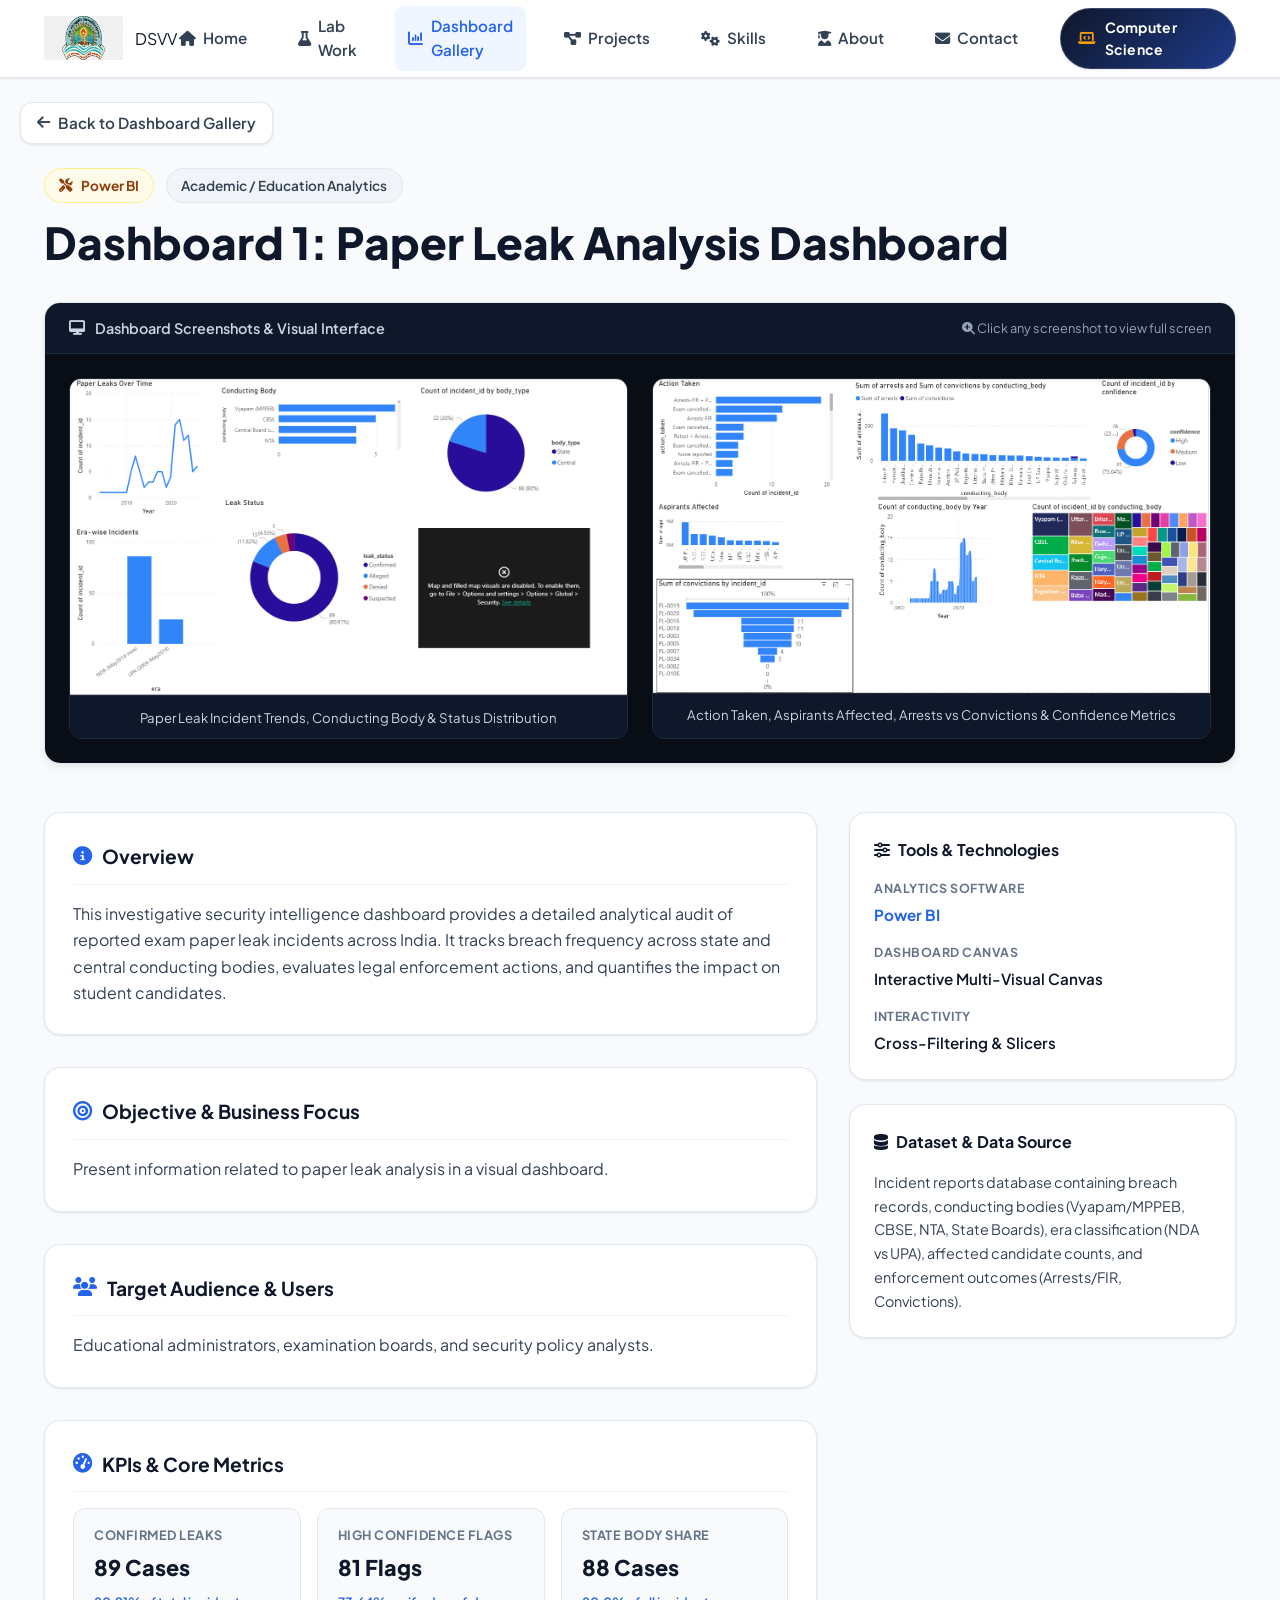
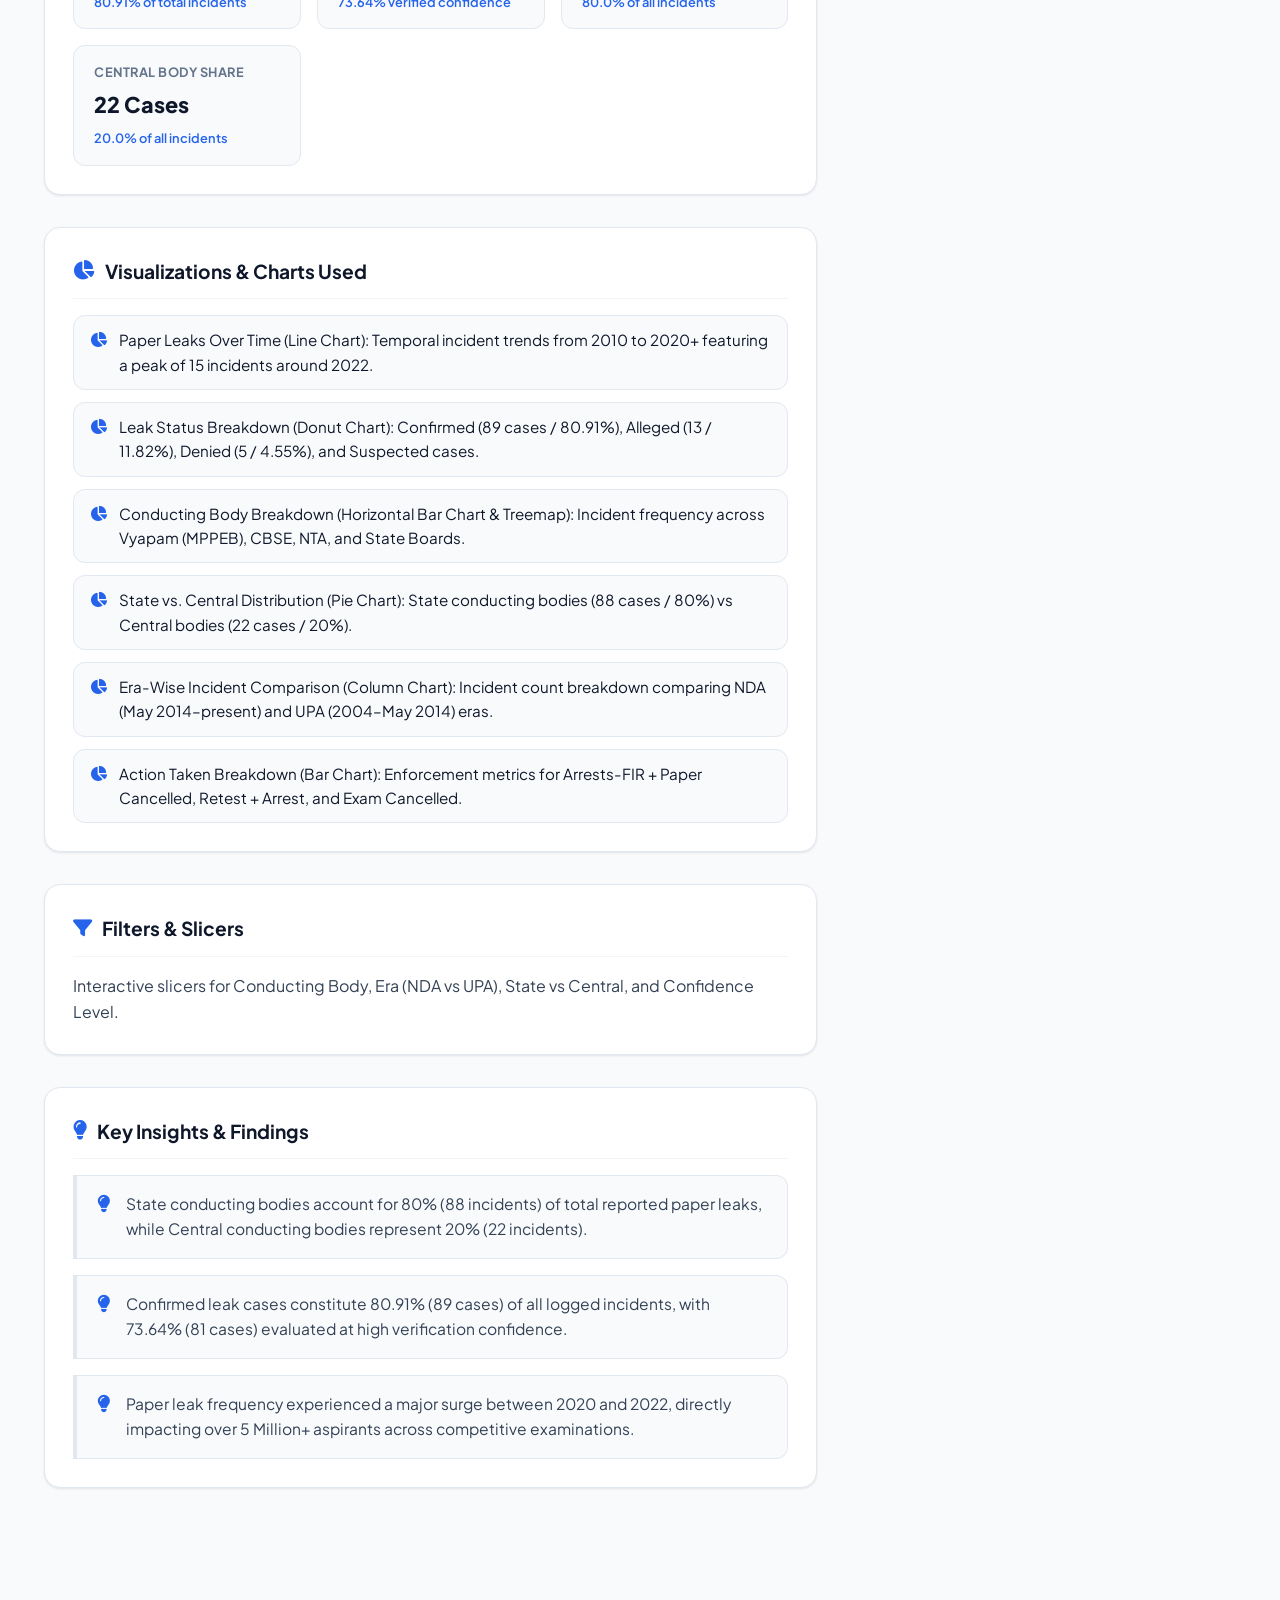
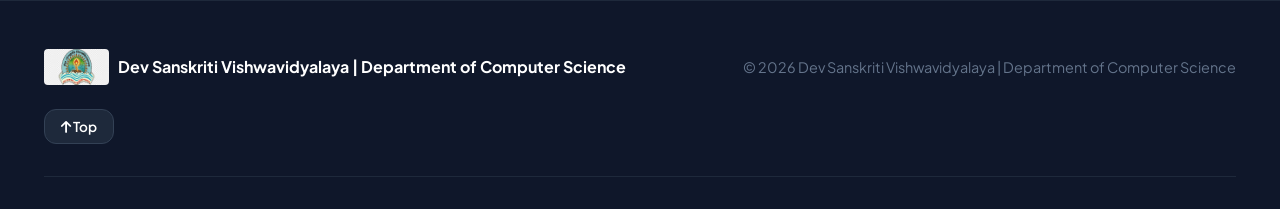
==== commit 048011b9: "Comprehensive portfolio enhancement: exact 10 assignment titles, 7 dashboard titles, Tableau map tas" ====
--- a/dashboard.html
+++ b/dashboard.html
@@ -105,13 +105,23 @@
           </div>
         </article>
 
-        <!-- Objective -->
-        <article class="detail-block">
-          <h2 class="block-heading">
-            <i class="fa-solid fa-bullseye"></i> Objective
+        <!-- Objective & Business Question -->
+        <article class="detail-block">
+          <h2 class="block-heading">
+            <i class="fa-solid fa-bullseye"></i> Objective &amp; Business Focus
           </h2>
           <div class="block-body" id="detail-objective">
             Loading objective content...
+          </div>
+        </article>
+
+        <!-- Target Audience -->
+        <article class="detail-block">
+          <h2 class="block-heading">
+            <i class="fa-solid fa-users"></i> Target Audience &amp; Users
+          </h2>
+          <div class="block-body" id="detail-audience">
+            Loading audience details...
           </div>
         </article>
 
@@ -133,6 +143,16 @@
           <ul class="viz-list" id="detail-visualizations">
             <!-- Populated via script.js -->
           </ul>
+        </article>
+
+        <!-- Filters & Interactive Elements -->
+        <article class="detail-block">
+          <h2 class="block-heading">
+            <i class="fa-solid fa-filter"></i> Filters &amp; Slicers
+          </h2>
+          <div class="block-body" id="detail-filters">
+            Loading filters...
+          </div>
         </article>
 
         <!-- Key Insights & Findings -->
@@ -157,20 +177,20 @@
           </h3>
           <div class="spec-list">
             <div class="spec-item">
-              <span class="spec-label">Analytics Tool</span>
+              <span class="spec-label">Analytics Software</span>
               <span class="spec-value" id="sidebar-tool" style="font-weight: 700; color: var(--primary-accent);">
                 Loading Tool...
               </span>
             </div>
 
             <div class="spec-item">
-              <span class="spec-label">Dashboard View</span>
+              <span class="spec-label">Dashboard Canvas</span>
               <span class="spec-value">Interactive Multi-Visual Canvas</span>
             </div>
 
             <div class="spec-item">
-              <span class="spec-label">Navigation</span>
-              <span class="spec-value">Cross-Filtering &amp; Dynamic Drill-down</span>
+              <span class="spec-label">Interactivity</span>
+              <span class="spec-value">Cross-Filtering &amp; Slicers</span>
             </div>
           </div>
         </div>
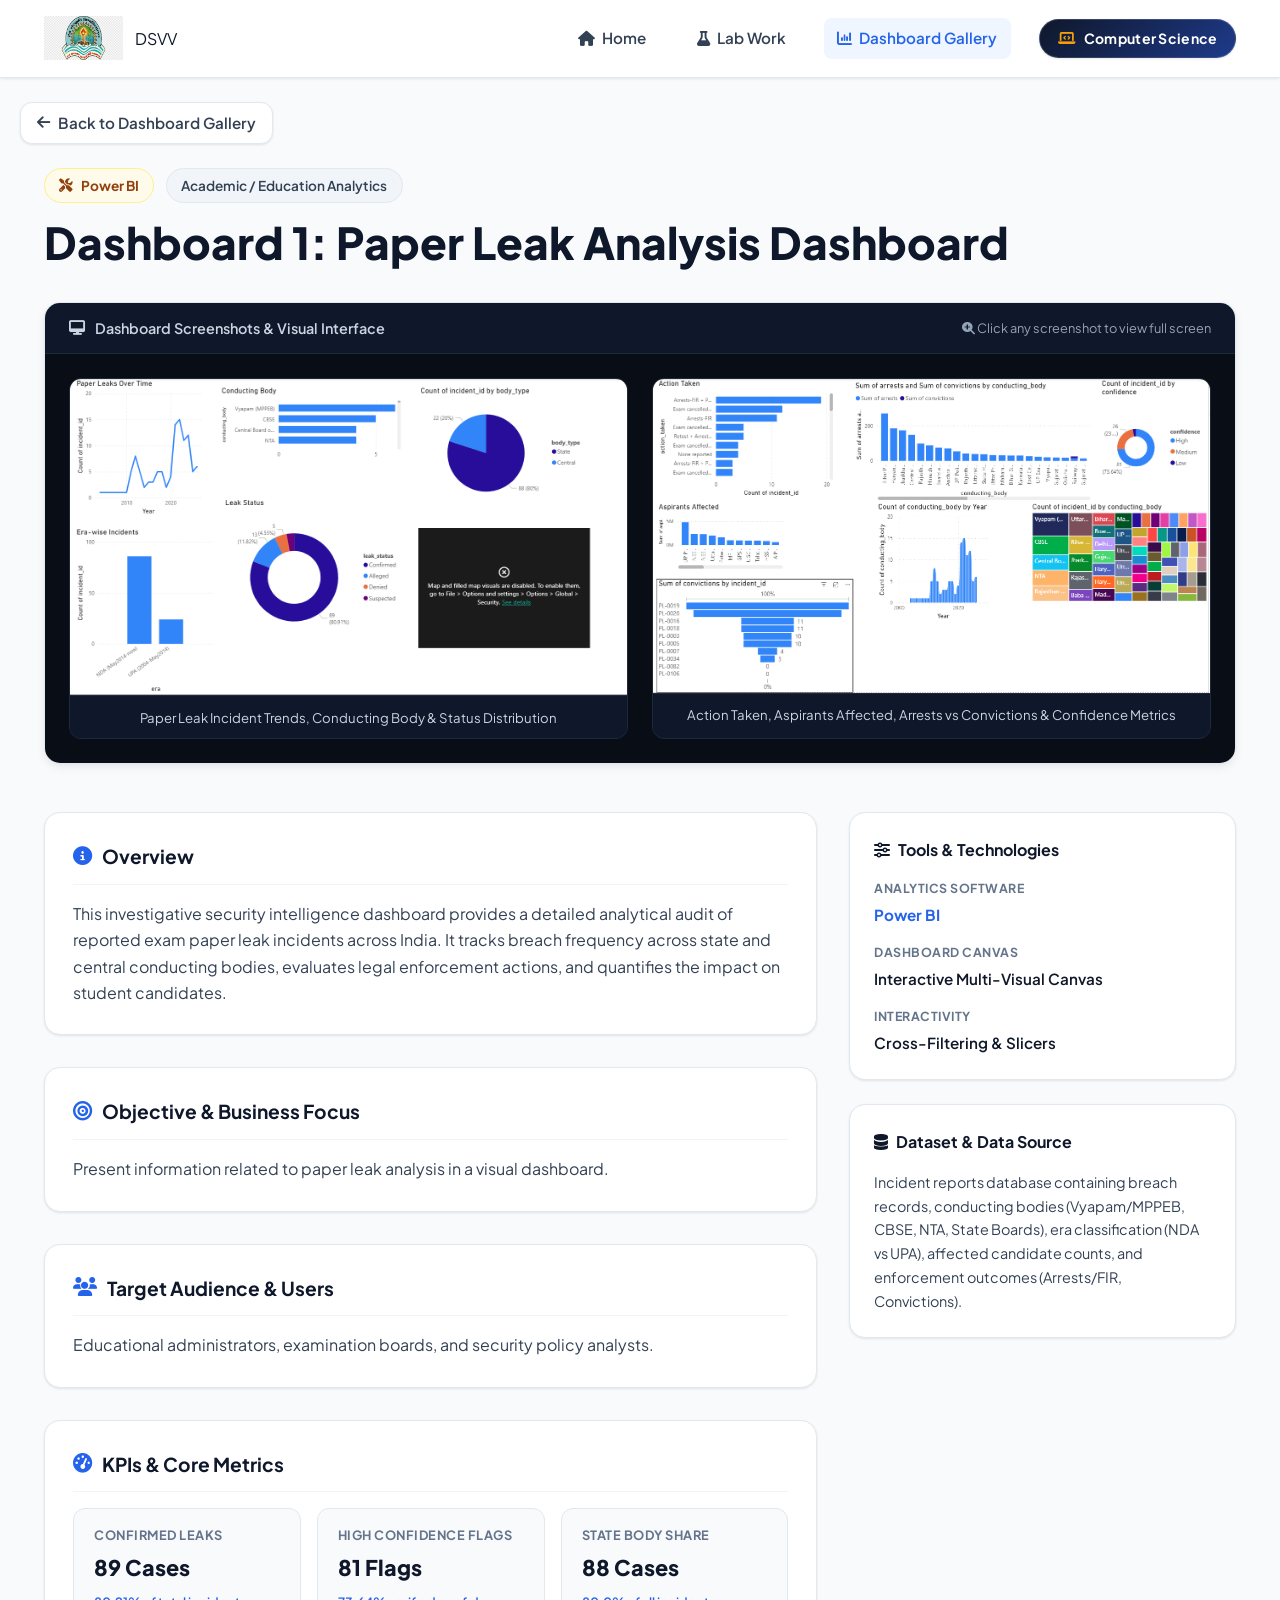
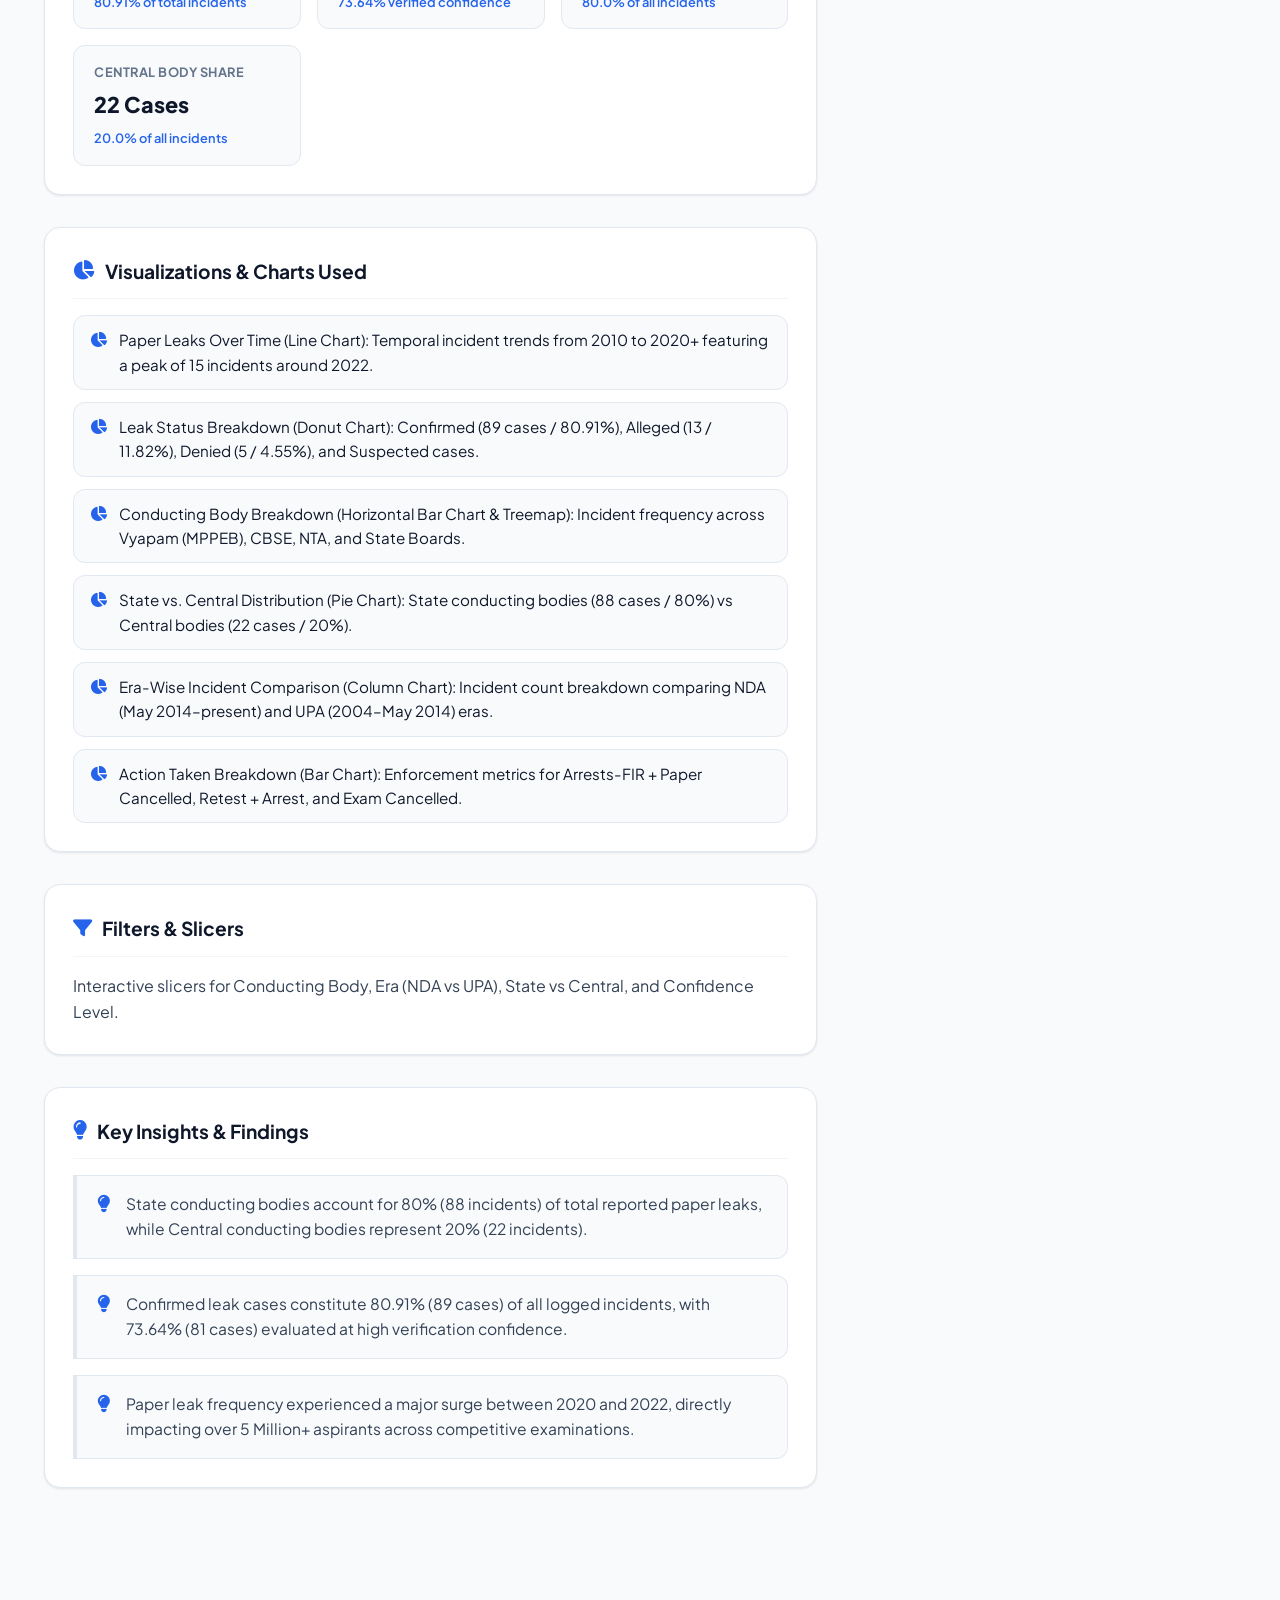
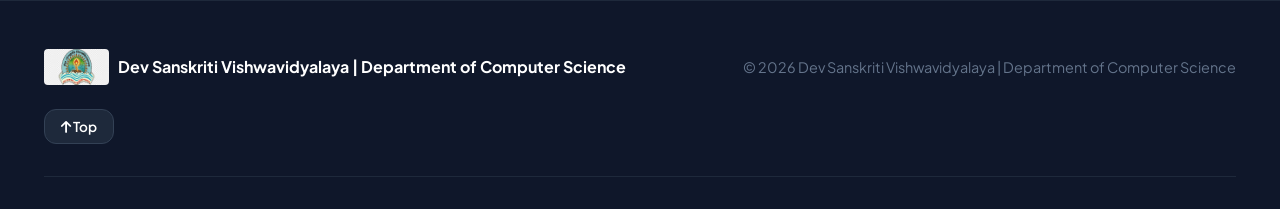
==== commit d7efc509: "Remove Projects, Skills, About, and Contact sections and update navbar navigation" ====
--- a/dashboard.html
+++ b/dashboard.html
@@ -39,10 +39,6 @@
             <li><a href="index.html#hero" class="nav-link"><i class="fa-solid fa-house"></i> Home</a></li>
             <li><a href="index.html#labs" class="nav-link"><i class="fa-solid fa-flask"></i> Lab Work</a></li>
             <li><a href="index.html#dashboards" class="nav-link active"><i class="fa-solid fa-chart-column"></i> Dashboard Gallery</a></li>
-            <li><a href="index.html#projects" class="nav-link"><i class="fa-solid fa-diagram-project"></i> Projects</a></li>
-            <li><a href="index.html#skills" class="nav-link"><i class="fa-solid fa-gears"></i> Skills</a></li>
-            <li><a href="index.html#about" class="nav-link"><i class="fa-solid fa-user-graduate"></i> About</a></li>
-            <li><a href="index.html#contact" class="nav-link"><i class="fa-solid fa-envelope"></i> Contact</a></li>
           </ul>
         </nav>
         <span class="cs-dept-badge">
--- a/css/style.css
+++ b/css/style.css
@@ -724,6 +724,54 @@
   text-align: center;
 }
 
+/* Styled Screenshot Placeholder for Cards & Detail Pages */
+.styled-screenshot-placeholder {
+  width: 100%;
+  height: 100%;
+  min-height: 200px;
+  background: linear-gradient(135deg, #0f172a 0%, #1e293b 100%);
+  display: flex;
+  flex-direction: column;
+  align-items: center;
+  justify-content: center;
+  padding: 1.5rem;
+  text-align: center;
+  color: #94a3b8;
+  border: 1px dashed #334155;
+  transition: all 0.25s ease;
+}
+
+.styled-screenshot-placeholder.detail-ph {
+  min-height: 220px;
+  border-radius: var(--radius-md);
+  border: 1px dashed #334155;
+  background: #0f172a;
+}
+
+.placeholder-icon {
+  font-size: 2.25rem;
+  color: #38bdf8;
+  margin-bottom: 0.75rem;
+}
+
+.placeholder-label {
+  font-size: 0.95rem;
+  font-weight: 700;
+  color: #e2e8f0;
+  margin-bottom: 0.35rem;
+}
+
+.placeholder-target-filename {
+  font-family: var(--font-mono);
+  font-size: 0.775rem;
+  color: #64748b;
+  background-color: rgba(15, 23, 42, 0.8);
+  padding: 0.2rem 0.6rem;
+  border-radius: 4px;
+  border: 1px solid #1e293b;
+  word-break: break-all;
+}
+
 /* Code Editor & Terminal Boxes for Labs */
 .code-editor-box {
   background-color: #090d16;
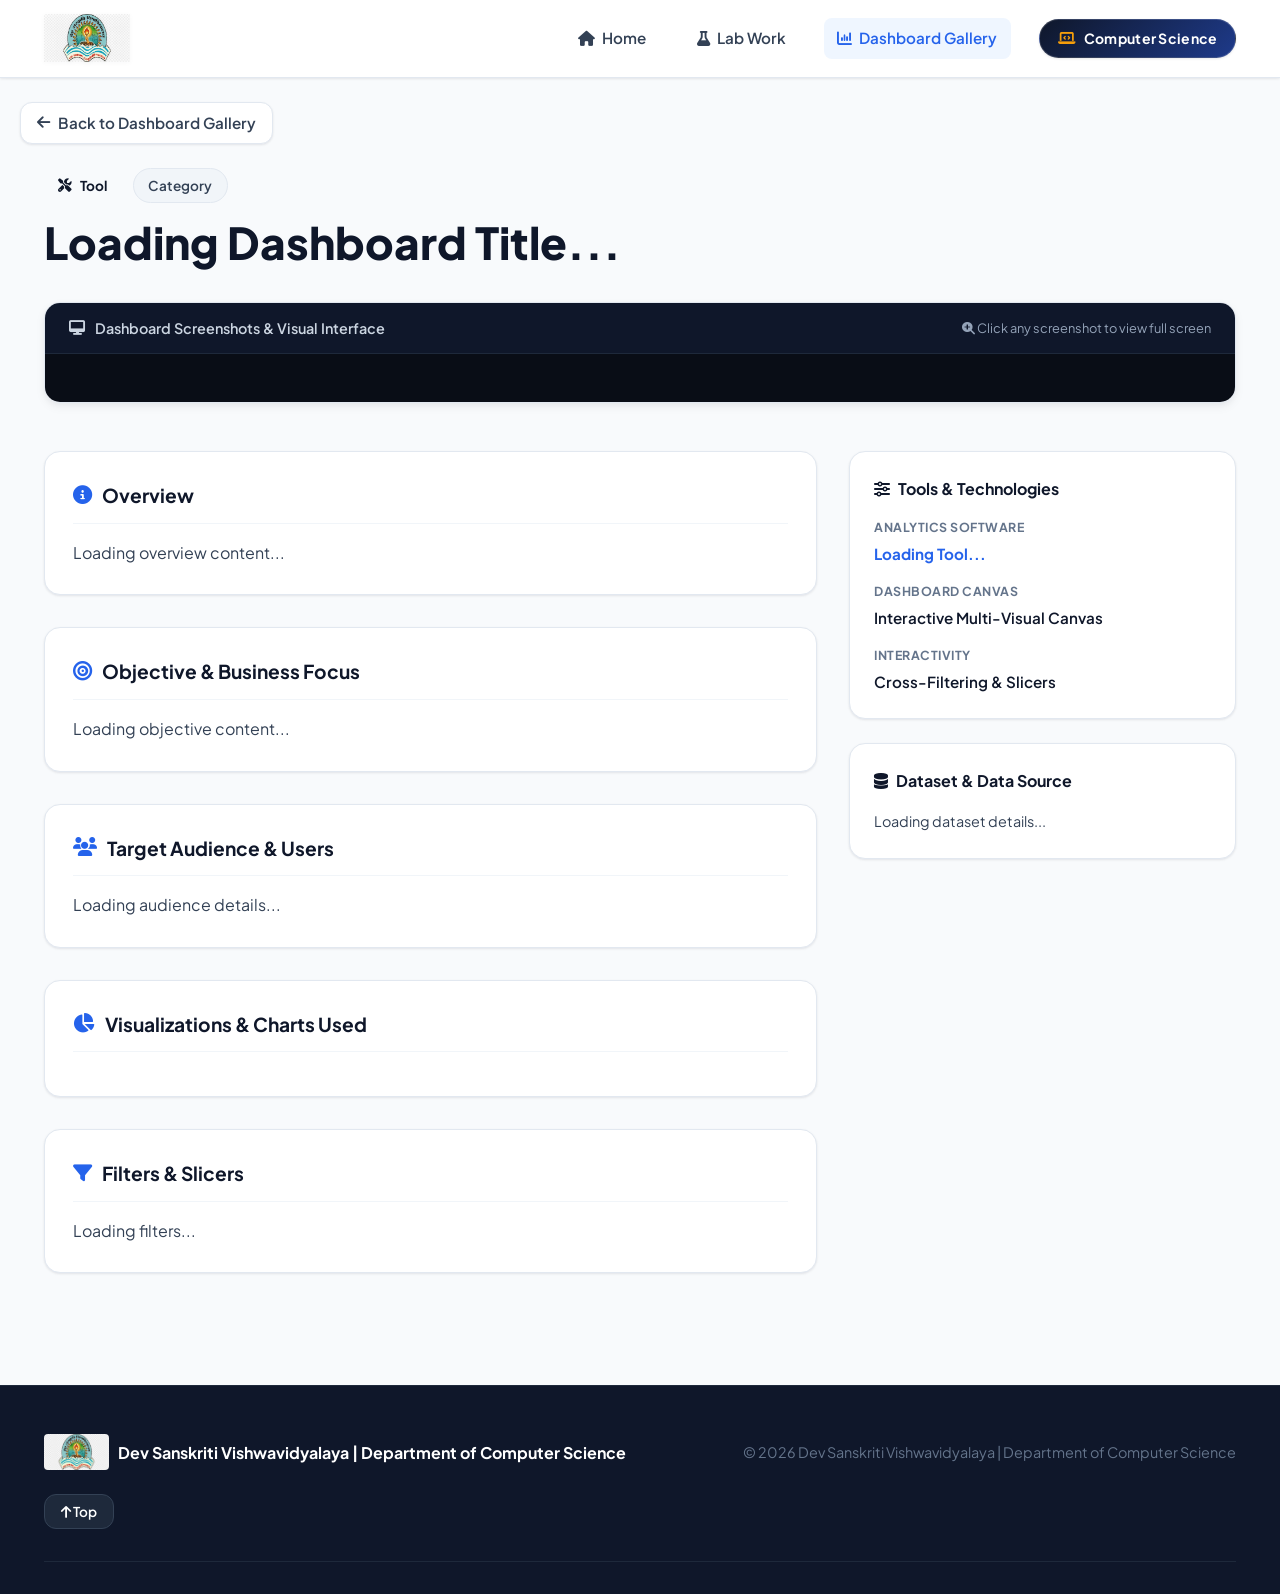
==== commit 75ae613b: "Improve website header: process transparent university logo, remove DSVV text, and refine navigation" ====
--- a/dashboard.html
+++ b/dashboard.html
@@ -25,8 +25,7 @@
   <header class="navbar">
     <div class="container nav-container">
       <a href="index.html" class="nav-brand" aria-label="Dev Sanskriti Vishwavidyalaya Home">
-        <img src="images/dsvv-logo.png" alt="DSVV Logo" class="dsvv-logo-img" />
-        <span class="dsvv-brand-text">DSVV</span>
+        <img src="images/dsvv-logo-transparent.png" alt="Dev Sanskriti Vishwavidyalaya Logo" class="dsvv-logo-img" />
       </a>
 
       <button class="mobile-menu-toggle" aria-label="Toggle Navigation Menu" aria-expanded="false">
--- a/css/style.css
+++ b/css/style.css
@@ -133,9 +133,15 @@
 }
 
 .dsvv-logo-img {
-  height: 44px;
+  height: 48px;
   width: auto;
   object-fit: contain;
+  filter: drop-shadow(0 1px 2px rgba(15, 23, 42, 0.08));
+  transition: transform 0.2s ease;
+}
+
+.dsvv-logo-img:hover {
+  transform: scale(1.03);
 }
 
 .nav-right-group {
@@ -200,39 +206,448 @@
 /* --------------------------------------------------------------------------
    3. Hero Section
    -------------------------------------------------------------------------- */
+
 .hero-section {
-  padding: 3.5rem 0 2rem 0;
+  position: relative;
+  padding: 4.5rem 0 4rem 0;
+  background: radial-gradient(circle at 80% 20%, rgba(37, 99, 235, 0.15) 0%, transparent 40%),
+              radial-gradient(circle at 20% 80%, rgba(16, 185, 129, 0.1) 0%, transparent 40%),
+              linear-gradient(135deg, #0b1329 0%, #0f172a 50%, #172554 100%);
+  color: #ffffff;
+  overflow: hidden;
+  border-bottom: 1px solid rgba(255, 255, 255, 0.1);
+}
+
+.hero-section::before {
+  content: '';
+  position: absolute;
+  top: 0;
+  left: 0;
+  width: 100%;
+  height: 100%;
+  background-image: radial-gradient(rgba(255, 255, 255, 0.08) 1px, transparent 1px);
+  background-size: 32px 32px;
+  pointer-events: none;
+  opacity: 0.6;
+}
+
+.hero-container {
+  display: grid;
+  grid-template-columns: 1.15fr 0.85fr;
+  gap: 3.5rem;
+  align-items: center;
+  position: relative;
+  z-index: 2;
+}
+
+.hero-content {
+  display: flex;
+  flex-direction: column;
+  align-items: flex-start;
+  text-align: left;
+}
+
+.hero-eyebrow-badge {
+  display: inline-flex;
+  align-items: center;
+  gap: 0.6rem;
+  background: rgba(30, 41, 59, 0.8);
+  border: 1px solid rgba(56, 189, 248, 0.3);
+  padding: 0.4rem 1.1rem;
+  border-radius: var(--radius-full);
+  margin-bottom: 1.5rem;
+  backdrop-filter: blur(8px);
+}
+
+.eyebrow-dot {
+  width: 8px;
+  height: 8px;
+  border-radius: 50%;
+  background-color: #10b981;
+  box-shadow: 0 0 10px #10b981;
+}
+
+.eyebrow-text {
+  font-size: 0.825rem;
+  font-weight: 800;
+  letter-spacing: 0.08em;
+  color: #38bdf8;
+  text-transform: uppercase;
+}
+
+.hero-title {
+  font-size: clamp(2.25rem, 4.2vw, 3.5rem);
+  font-weight: 800;
+  color: #ffffff;
+  line-height: 1.18;
+  letter-spacing: -0.025em;
+  margin-bottom: 1.25rem;
+}
+
+.gradient-text {
+  background: linear-gradient(135deg, #38bdf8 0%, #60a5fa 50%, #818cf8 100%);
+  -webkit-background-clip: text;
+  -webkit-text-fill-color: transparent;
+}
+
+.hero-subtitle {
+  font-size: 1.1rem;
+  color: #94a3b8;
+  line-height: 1.7;
+  max-width: 38rem;
+  margin-bottom: 2.25rem;
+}
+
+.hero-cta-group {
+  display: flex;
+  align-items: center;
+  gap: 1.25rem;
+  flex-wrap: wrap;
+  margin-bottom: 2.75rem;
+}
+
+.btn-primary-hero {
+  display: inline-flex;
+  align-items: center;
+  gap: 0.6rem;
+  background: linear-gradient(135deg, #2563eb 0%, #1d4ed8 100%);
+  color: #ffffff;
+  padding: 0.85rem 1.85rem;
+  border-radius: var(--radius-md);
+  font-size: 1rem;
+  font-weight: 700;
+  box-shadow: 0 4px 14px rgba(37, 99, 235, 0.4);
+  transition: all 0.25s ease;
+  border: 1px solid rgba(255, 255, 255, 0.15);
+}
+
+.btn-primary-hero:hover {
+  transform: translateY(-3px);
+  box-shadow: 0 8px 25px rgba(37, 99, 235, 0.6);
+  background: linear-gradient(135deg, #1d4ed8 0%, #1e40af 100%);
+  color: #ffffff;
+}
+
+.btn-secondary-hero {
+  display: inline-flex;
+  align-items: center;
+  gap: 0.6rem;
+  background: rgba(255, 255, 255, 0.06);
+  color: #f8fafc;
+  padding: 0.85rem 1.85rem;
+  border-radius: var(--radius-md);
+  font-size: 1rem;
+  font-weight: 700;
+  border: 1px solid rgba(255, 255, 255, 0.18);
+  backdrop-filter: blur(8px);
+  transition: all 0.25s ease;
+}
+
+.btn-secondary-hero:hover {
+  background: rgba(255, 255, 255, 0.12);
+  border-color: #38bdf8;
+  color: #38bdf8;
+  transform: translateY(-3px);
+}
+
+.hero-stats-row {
+  display: flex;
+  align-items: center;
+  gap: 1.5rem;
+  padding-top: 1.5rem;
+  border-top: 1px solid rgba(255, 255, 255, 0.1);
+  width: 100%;
+  max-width: 38rem;
+}
+
+.hero-stat-item {
+  display: flex;
+  flex-direction: column;
+}
+
+.stat-number {
+  font-size: 1.35rem;
+  font-weight: 800;
+  color: #ffffff;
+}
+
+.stat-label {
+  font-size: 0.8rem;
+  color: #64748b;
+  font-weight: 600;
+}
+
+.hero-stat-divider {
+  width: 1px;
+  height: 2.25rem;
+  background-color: rgba(255, 255, 255, 0.1);
+}
+
+/* Right-Side Mockup Visual Card */
+.hero-visual-wrapper {
+  position: relative;
+  width: 100%;
+  display: flex;
+  justify-content: center;
+}
+
+.hero-visual-card {
+  width: 100%;
+  max-width: 460px;
+  background: rgba(15, 23, 42, 0.9);
+  border: 1px solid rgba(255, 255, 255, 0.15);
+  border-radius: var(--radius-lg);
+  box-shadow: 0 25px 50px -12px rgba(0, 0, 0, 0.6);
+  overflow: hidden;
+  backdrop-filter: blur(16px);
+  position: relative;
+  z-index: 2;
+  transition: transform 0.3s ease;
+}
+
+.hero-visual-card:hover {
+  transform: translateY(-4px);
+}
+
+.visual-card-header {
+  background-color: #0f172a;
+  padding: 0.75rem 1.25rem;
+  display: flex;
+  align-items: center;
+  justify-content: space-between;
+  border-bottom: 1px solid rgba(255, 255, 255, 0.1);
+}
+
+.window-dots {
+  display: flex;
+  gap: 0.4rem;
+}
+
+.window-dots .dot {
+  width: 10px;
+  height: 10px;
+  border-radius: 50%;
+}
+
+.dot.red { background-color: #ef4444; }
+.dot.yellow { background-color: #f59e0b; }
+.dot.green { background-color: #10b981; }
+
+.window-title {
+  font-family: var(--font-mono);
+  font-size: 0.775rem;
+  color: #94a3b8;
+  display: flex;
+  align-items: center;
+  gap: 0.4rem;
+}
+
+.window-badge {
+  background: rgba(16, 185, 129, 0.2);
+  color: #10b981;
+  border: 1px solid rgba(16, 185, 129, 0.4);
+  padding: 0.15rem 0.5rem;
+  border-radius: 4px;
+  font-size: 0.7rem;
+  font-weight: 800;
+  letter-spacing: 0.05em;
+}
+
+.visual-card-body {
+  padding: 1.5rem;
+  position: relative;
+}
+
+.floating-badge {
+  position: absolute;
+  background: rgba(30, 41, 59, 0.95);
+  border: 1px solid rgba(56, 189, 248, 0.3);
+  color: #e2e8f0;
+  padding: 0.4rem 0.85rem;
+  border-radius: var(--radius-md);
+  font-size: 0.75rem;
+  font-weight: 700;
+  box-shadow: var(--shadow-md);
+  z-index: 10;
+  display: flex;
+  align-items: center;
+  gap: 0.4rem;
+  backdrop-filter: blur(8px);
+}
+
+.badge-top-right {
+  top: -10px;
+  right: -10px;
+  border-color: rgba(16, 185, 129, 0.4);
+  color: #10b981;
+}
+
+.badge-bottom-left {
+  bottom: -10px;
+  left: -10px;
+  border-color: rgba(56, 189, 248, 0.4);
+  color: #38bdf8;
+}
+
+.hero-mockup-screen {
+  background-color: #090d16;
+  border-radius: var(--radius-md);
+  padding: 1.25rem;
+  border: 1px solid rgba(255, 255, 255, 0.08);
+}
+
+.code-line-preview {
+  font-family: var(--font-mono);
+  font-size: 0.825rem;
+  color: #cbd5e1;
+  margin-bottom: 0.35rem;
+}
+
+.code-kw {
+  color: #38bdf8;
+  font-weight: 600;
+}
+
+.mini-dashboard-preview {
+  display: grid;
+  grid-template-columns: 1fr 1fr;
+  gap: 0.85rem;
+  margin-top: 1rem;
+}
+
+.mini-card {
+  background: rgba(15, 23, 42, 0.8);
+  border: 1px solid rgba(255, 255, 255, 0.1);
+  border-radius: var(--radius-sm);
+  padding: 0.85rem;
+  display: flex;
+  flex-direction: column;
+  gap: 0.35rem;
+}
+
+.mini-label {
+  font-size: 0.675rem;
+  font-weight: 700;
+  color: #64748b;
+  letter-spacing: 0.05em;
+}
+
+.mini-val {
+  font-size: 1.15rem;
+  font-weight: 800;
+  color: #f8fafc;
+}
+
+.mini-bar-sparkline {
+  display: flex;
+  align-items: flex-end;
+  gap: 3px;
+  height: 20px;
+  margin-top: 0.25rem;
+}
+
+.mini-bar-sparkline span {
+  flex: 1;
+  background: #38bdf8;
+  border-radius: 2px;
+}
+
+.mini-progress-pill {
+  width: 100%;
+  height: 6px;
+  background: rgba(255, 255, 255, 0.1);
+  border-radius: 999px;
+  overflow: hidden;
+  margin-top: 0.4rem;
+}
+
+.mini-progress-fill {
+  height: 100%;
+  background: linear-gradient(90deg, #10b981, #38bdf8);
+}
+
+.mini-chart-header {
+  display: flex;
+  align-items: center;
+  justify-content: space-between;
+  font-size: 0.725rem;
+  color: #94a3b8;
+  font-weight: 700;
+}
+
+.mini-bars {
+  display: flex;
+  flex-direction: column;
+  gap: 4px;
+  margin-top: 0.35rem;
+}
+
+.m-bar {
+  height: 6px;
+  border-radius: 3px;
+}
+
+.node-graph {
+  display: flex;
+  align-items: center;
+  justify-content: space-around;
+  height: 24px;
+  position: relative;
+}
+
+.node {
+  width: 10px;
+  height: 10px;
+  border-radius: 50%;
+  background-color: #38bdf8;
+  box-shadow: 0 0 8px #38bdf8;
+  z-index: 2;
+}
+
+.mini-node-text {
+  font-size: 0.7rem;
+  color: #94a3b8;
   text-align: center;
-}
-
-.hero-institution-tag {
-  display: inline-flex;
-  align-items: center;
-  gap: 0.5rem;
-  background-color: #eff6ff;
-  border: 1px solid #bfdbfe;
-  padding: 0.4rem 1rem;
-  border-radius: var(--radius-full);
-  font-size: 0.875rem;
-  font-weight: 700;
-  color: #1d4ed8;
-  margin-bottom: 1.25rem;
-}
-
-.hero-title {
-  font-size: clamp(2rem, 4vw, 3rem);
-  font-weight: 800;
-  color: var(--text-primary);
-  line-height: 1.2;
-  margin-bottom: 0.85rem;
-  letter-spacing: -0.02em;
-}
-
-.hero-subtitle {
-  font-size: 1.15rem;
-  color: var(--text-secondary);
-  max-width: 46rem;
-  margin: 0 auto 2.5rem auto;
+  font-weight: 600;
+  margin-top: 0.2rem;
+}
+
+.hero-ambient-glow {
+  position: absolute;
+  width: 320px;
+  height: 320px;
+  background: radial-gradient(circle, rgba(37, 99, 235, 0.35) 0%, transparent 70%);
+  top: 50%;
+  left: 50%;
+  transform: translate(-50%, -50%);
+  filter: blur(40px);
+  pointer-events: none;
+}
+
+@media (max-width: 992px) {
+  .hero-container {
+    grid-template-columns: 1fr;
+    text-align: center;
+    gap: 2.5rem;
+  }
+
+  .hero-content {
+    align-items: center;
+    text-align: center;
+  }
+
+  .hero-subtitle {
+    margin-left: auto;
+    margin-right: auto;
+  }
+
+  .hero-cta-group {
+    justify-content: center;
+  }
+
+  .hero-stats-row {
+    justify-content: center;
+  }
 }
 
 /* Section Divider Header */
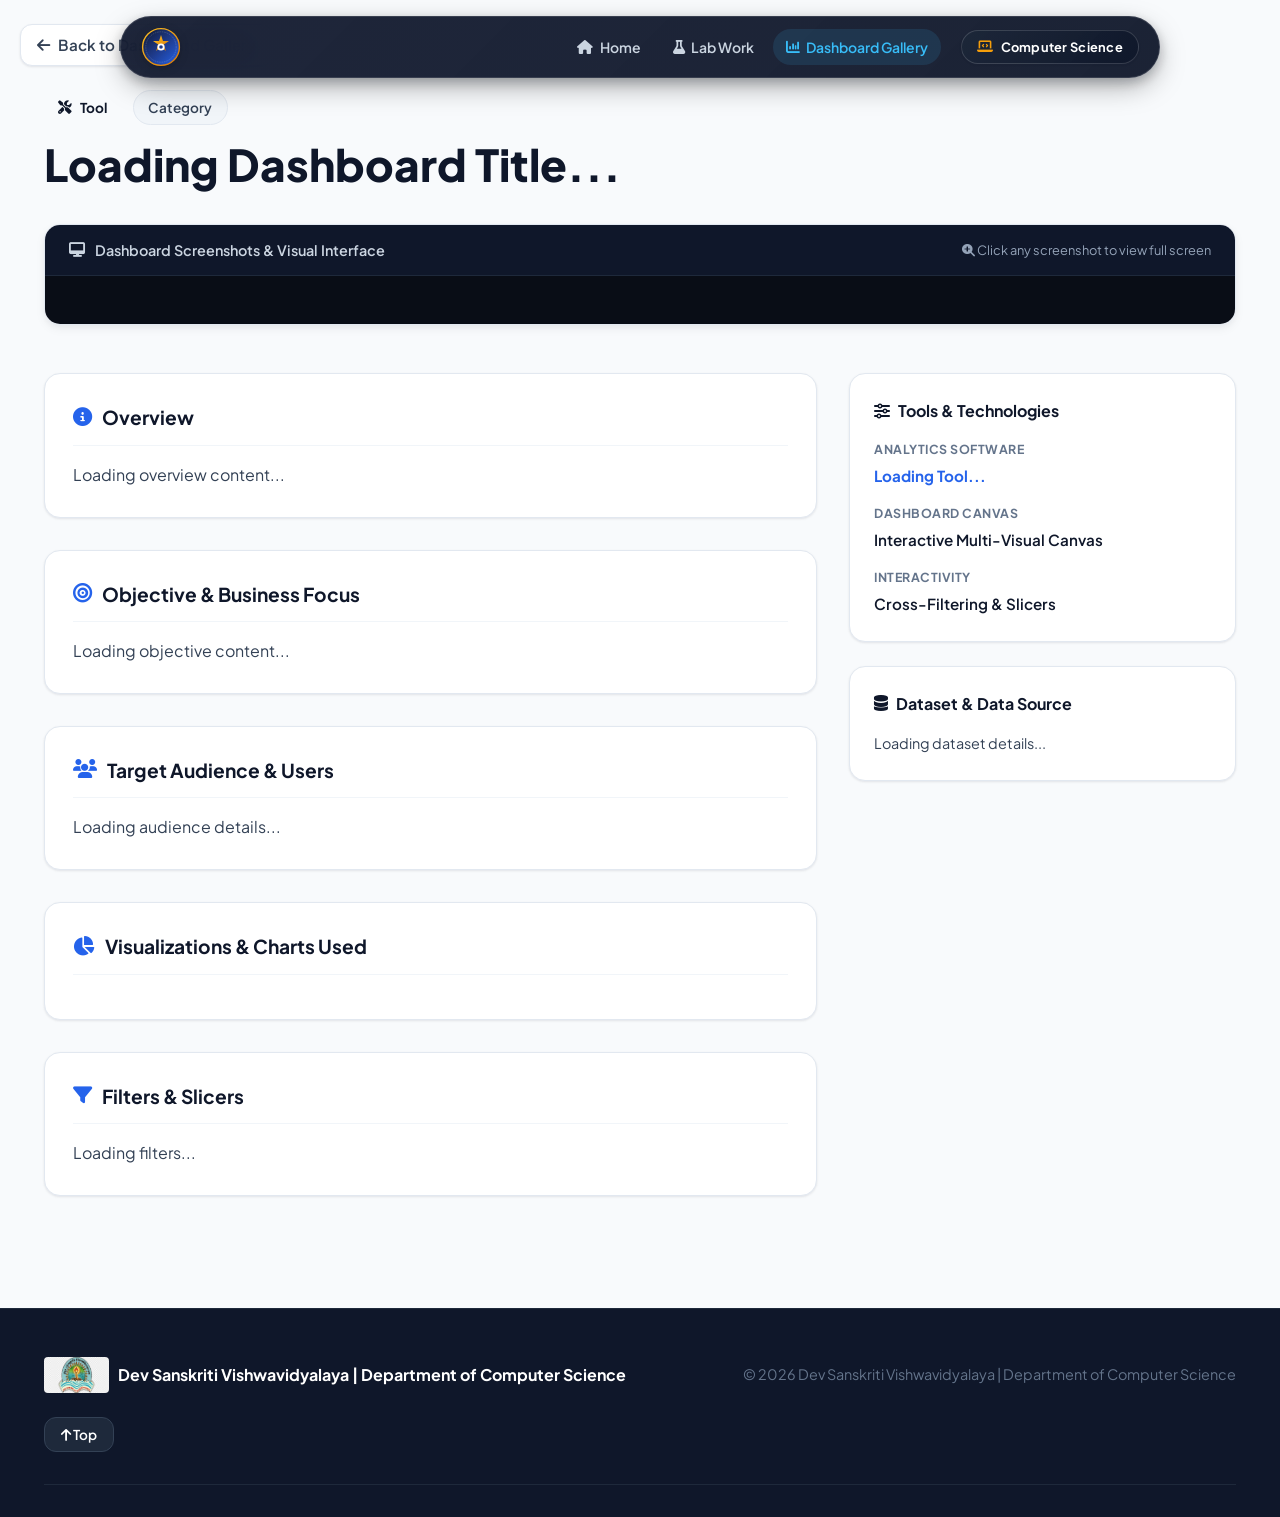
==== commit 4b8e2bee: "Redesign Header with Floating Navigation, DSVV Logo Seal, Fixed Scroll Sidebar, and Custom Pointer C" ====
--- a/dashboard.html
+++ b/dashboard.html
@@ -25,7 +25,7 @@
   <header class="navbar">
     <div class="container nav-container">
       <a href="index.html" class="nav-brand" aria-label="Dev Sanskriti Vishwavidyalaya Home">
-        <img src="images/dsvv-logo-transparent.png" alt="Dev Sanskriti Vishwavidyalaya Logo" class="dsvv-logo-img" />
+        <img src="images/dsvv-logo-seal.svg" alt="Dev Sanskriti Vishwavidyalaya Logo" class="dsvv-logo-img" />
       </a>
 
       <button class="mobile-menu-toggle" aria-label="Toggle Navigation Menu" aria-expanded="false">
--- a/css/style.css
+++ b/css/style.css
@@ -106,24 +106,38 @@
 }
 
 /* --------------------------------------------------------------------------
-   2. Header & DSVV Branding Navbar
+   2. Compact Floating Header & DSVV Branding Navbar
    -------------------------------------------------------------------------- */
 .navbar {
-  position: sticky;
-  top: 0;
-  z-index: 100;
-  background-color: rgba(255, 255, 255, 0.94);
-  backdrop-filter: blur(12px);
-  -webkit-backdrop-filter: blur(12px);
-  border-bottom: 1px solid var(--border-color);
-  box-shadow: var(--shadow-sm);
+  position: fixed;
+  top: 1rem;
+  left: 50%;
+  transform: translateX(-50%);
+  width: calc(100% - 2.5rem);
+  max-width: 1040px;
+  z-index: 1000;
+  background: linear-gradient(135deg, rgba(11, 19, 41, 0.92) 0%, rgba(15, 23, 42, 0.95) 100%);
+  backdrop-filter: blur(16px);
+  -webkit-backdrop-filter: blur(16px);
+  border: 1px solid rgba(255, 255, 255, 0.12);
+  border-radius: 9999px;
+  box-shadow: 0 10px 30px -5px rgba(0, 0, 0, 0.4), 0 4px 12px rgba(15, 23, 42, 0.2);
+  transition: opacity 0.35s cubic-bezier(0.16, 1, 0.3, 1), transform 0.35s cubic-bezier(0.16, 1, 0.3, 1), visibility 0.35s;
+}
+
+.navbar.hidden-on-scroll {
+  opacity: 0;
+  transform: translate(-50%, -25px);
+  pointer-events: none;
+  visibility: hidden;
 }
 
 .nav-container {
   display: flex;
   align-items: center;
   justify-content: space-between;
-  height: 4.8rem;
+  height: 3.75rem;
+  padding: 0 1.25rem;
 }
 
 .nav-brand {
@@ -133,34 +147,34 @@
 }
 
 .dsvv-logo-img {
-  height: 48px;
-  width: auto;
+  height: 40px;
+  width: 40px;
   object-fit: contain;
-  filter: drop-shadow(0 1px 2px rgba(15, 23, 42, 0.08));
-  transition: transform 0.2s ease;
+  filter: drop-shadow(0 2px 4px rgba(0, 0, 0, 0.2));
+  transition: transform 0.25s ease;
 }
 
 .dsvv-logo-img:hover {
-  transform: scale(1.03);
+  transform: scale(1.08) rotate(3deg);
 }
 
 .nav-right-group {
   display: flex;
   align-items: center;
-  gap: 1.75rem;
+  gap: 1.25rem;
 }
 
 .cs-dept-badge {
-  background: linear-gradient(135deg, #0f172a 0%, #1e3a8a 100%);
+  background: linear-gradient(135deg, rgba(30, 41, 59, 0.8) 0%, rgba(15, 23, 42, 0.9) 100%);
   color: #ffffff;
-  padding: 0.45rem 1.1rem;
+  padding: 0.35rem 0.95rem;
   border-radius: var(--radius-full);
-  font-size: 0.875rem;
+  font-size: 0.8rem;
   font-weight: 700;
   letter-spacing: 0.02em;
   display: inline-flex;
   align-items: center;
-  gap: 0.5rem;
+  gap: 0.45rem;
   box-shadow: var(--shadow-sm);
   border: 1px solid rgba(255, 255, 255, 0.15);
 }
@@ -172,35 +186,188 @@
 .nav-menu {
   display: flex;
   align-items: center;
-  gap: 1.5rem;
+  gap: 0.4rem;
   list-style: none;
 }
 
 .nav-link {
   font-weight: 600;
-  font-size: 0.95rem;
-  color: var(--text-secondary);
-  padding: 0.5rem 0.85rem;
-  border-radius: var(--radius-sm);
-  transition: 0.15s ease;
-  display: flex;
-  align-items: center;
-  gap: 0.45rem;
+  font-size: 0.875rem;
+  color: #cbd5e1;
+  padding: 0.45rem 0.8rem;
+  border-radius: 9999px;
+  transition: all 0.2s ease;
+  display: flex;
+  align-items: center;
+  gap: 0.4rem;
 }
 
 .nav-link:hover, .nav-link.active {
-  color: var(--primary-accent);
-  background-color: var(--bg-accent-light);
+  color: #38bdf8;
+  background: rgba(56, 189, 248, 0.12);
 }
 
 .mobile-menu-toggle {
   display: none;
   background: none;
   border: none;
-  font-size: 1.5rem;
-  color: var(--text-primary);
+  font-size: 1.35rem;
+  color: #f8fafc;
   cursor: pointer;
   padding: 0.5rem;
+}
+
+/* --------------------------------------------------------------------------
+   Fixed Scroll Sidebar Navigation
+   -------------------------------------------------------------------------- */
+.scroll-sidebar {
+  position: fixed;
+  left: 1.25rem;
+  top: 50%;
+  transform: translateY(-50%) translateX(-30px);
+  z-index: 999;
+  opacity: 0;
+  visibility: hidden;
+  pointer-events: none;
+  transition: opacity 0.35s cubic-bezier(0.16, 1, 0.3, 1), transform 0.35s cubic-bezier(0.16, 1, 0.3, 1), visibility 0.35s;
+}
+
+.scroll-sidebar.visible {
+  opacity: 1;
+  visibility: visible;
+  pointer-events: auto;
+  transform: translateY(-50%) translateX(0);
+}
+
+.sidebar-menu {
+  display: flex;
+  flex-direction: column;
+  gap: 0.6rem;
+  list-style: none;
+  margin: 0;
+  padding: 0.6rem 0.45rem;
+  background: linear-gradient(135deg, rgba(11, 19, 41, 0.92) 0%, rgba(15, 23, 42, 0.95) 100%);
+  backdrop-filter: blur(16px);
+  -webkit-backdrop-filter: blur(16px);
+  border: 1px solid rgba(255, 255, 255, 0.12);
+  border-radius: 9999px;
+  box-shadow: 0 12px 36px rgba(0, 0, 0, 0.45);
+}
+
+.sidebar-link {
+  width: 2.65rem;
+  height: 2.65rem;
+  border-radius: 50%;
+  display: flex;
+  align-items: center;
+  justify-content: center;
+  color: #94a3b8;
+  font-size: 1.05rem;
+  position: relative;
+  transition: all 0.25s cubic-bezier(0.16, 1, 0.3, 1);
+  border: 1px solid transparent;
+}
+
+.sidebar-link:hover {
+  color: #38bdf8;
+  background: rgba(56, 189, 248, 0.14);
+  border-color: rgba(56, 189, 248, 0.3);
+}
+
+.sidebar-link.active {
+  color: #10b981;
+  background: rgba(16, 185, 129, 0.18);
+  border-color: rgba(16, 185, 129, 0.4);
+  box-shadow: 0 0 12px rgba(16, 185, 129, 0.3);
+}
+
+.sidebar-tooltip {
+  position: absolute;
+  left: calc(100% + 0.85rem);
+  top: 50%;
+  transform: translateY(-50%) translateX(-8px);
+  background: #0f172a;
+  color: #f8fafc;
+  font-size: 0.775rem;
+  font-weight: 700;
+  white-space: nowrap;
+  padding: 0.35rem 0.75rem;
+  border-radius: 6px;
+  border: 1px solid rgba(255, 255, 255, 0.15);
+  box-shadow: 0 6px 18px rgba(0, 0, 0, 0.35);
+  opacity: 0;
+  visibility: hidden;
+  pointer-events: none;
+  transition: opacity 0.2s ease, transform 0.2s ease, visibility 0.2s;
+}
+
+.sidebar-tooltip::before {
+  content: '';
+  position: absolute;
+  right: 100%;
+  top: 50%;
+  transform: translateY(-50%);
+  border-width: 5px;
+  border-style: solid;
+  border-color: transparent #0f172a transparent transparent;
+}
+
+.sidebar-link:hover .sidebar-tooltip {
+  opacity: 1;
+  visibility: visible;
+  transform: translateY(-50%) translateX(0);
+}
+
+/* --------------------------------------------------------------------------
+   Custom Interactive Pointer Cursor
+   -------------------------------------------------------------------------- */
+.custom-cursor-dot {
+  position: fixed;
+  top: 0;
+  left: 0;
+  width: 8px;
+  height: 8px;
+  background-color: #10b981;
+  border-radius: 50%;
+  pointer-events: none;
+  z-index: 99999;
+  transform: translate(-50%, -50%);
+  transition: transform 0.05s ease-out, background-color 0.2s ease, width 0.2s ease, height 0.2s ease;
+  box-shadow: 0 0 10px #10b981, 0 0 4px #38bdf8;
+}
+
+.custom-cursor-ring {
+  position: fixed;
+  top: 0;
+  left: 0;
+  width: 36px;
+  height: 36px;
+  border: 1.5px solid rgba(56, 189, 248, 0.6);
+  border-radius: 50%;
+  pointer-events: none;
+  z-index: 99998;
+  transform: translate(-50%, -50%);
+  transition: width 0.22s ease-out, height 0.22s ease-out, border-color 0.2s ease, background-color 0.2s ease;
+  backdrop-filter: blur(0.5px);
+}
+
+body.cursor-hover .custom-cursor-dot {
+  background-color: #38bdf8;
+  transform: translate(-50%, -50%) scale(1.4);
+  box-shadow: 0 0 14px #38bdf8;
+}
+
+body.cursor-hover .custom-cursor-ring {
+  width: 50px;
+  height: 50px;
+  border-color: rgba(16, 185, 129, 0.85);
+  background-color: rgba(16, 185, 129, 0.08);
+}
+
+@media (hover: none) and (pointer: coarse), (prefers-reduced-motion: reduce) {
+  .custom-cursor-dot, .custom-cursor-ring {
+    display: none !important;
+  }
 }
 
 /* --------------------------------------------------------------------------
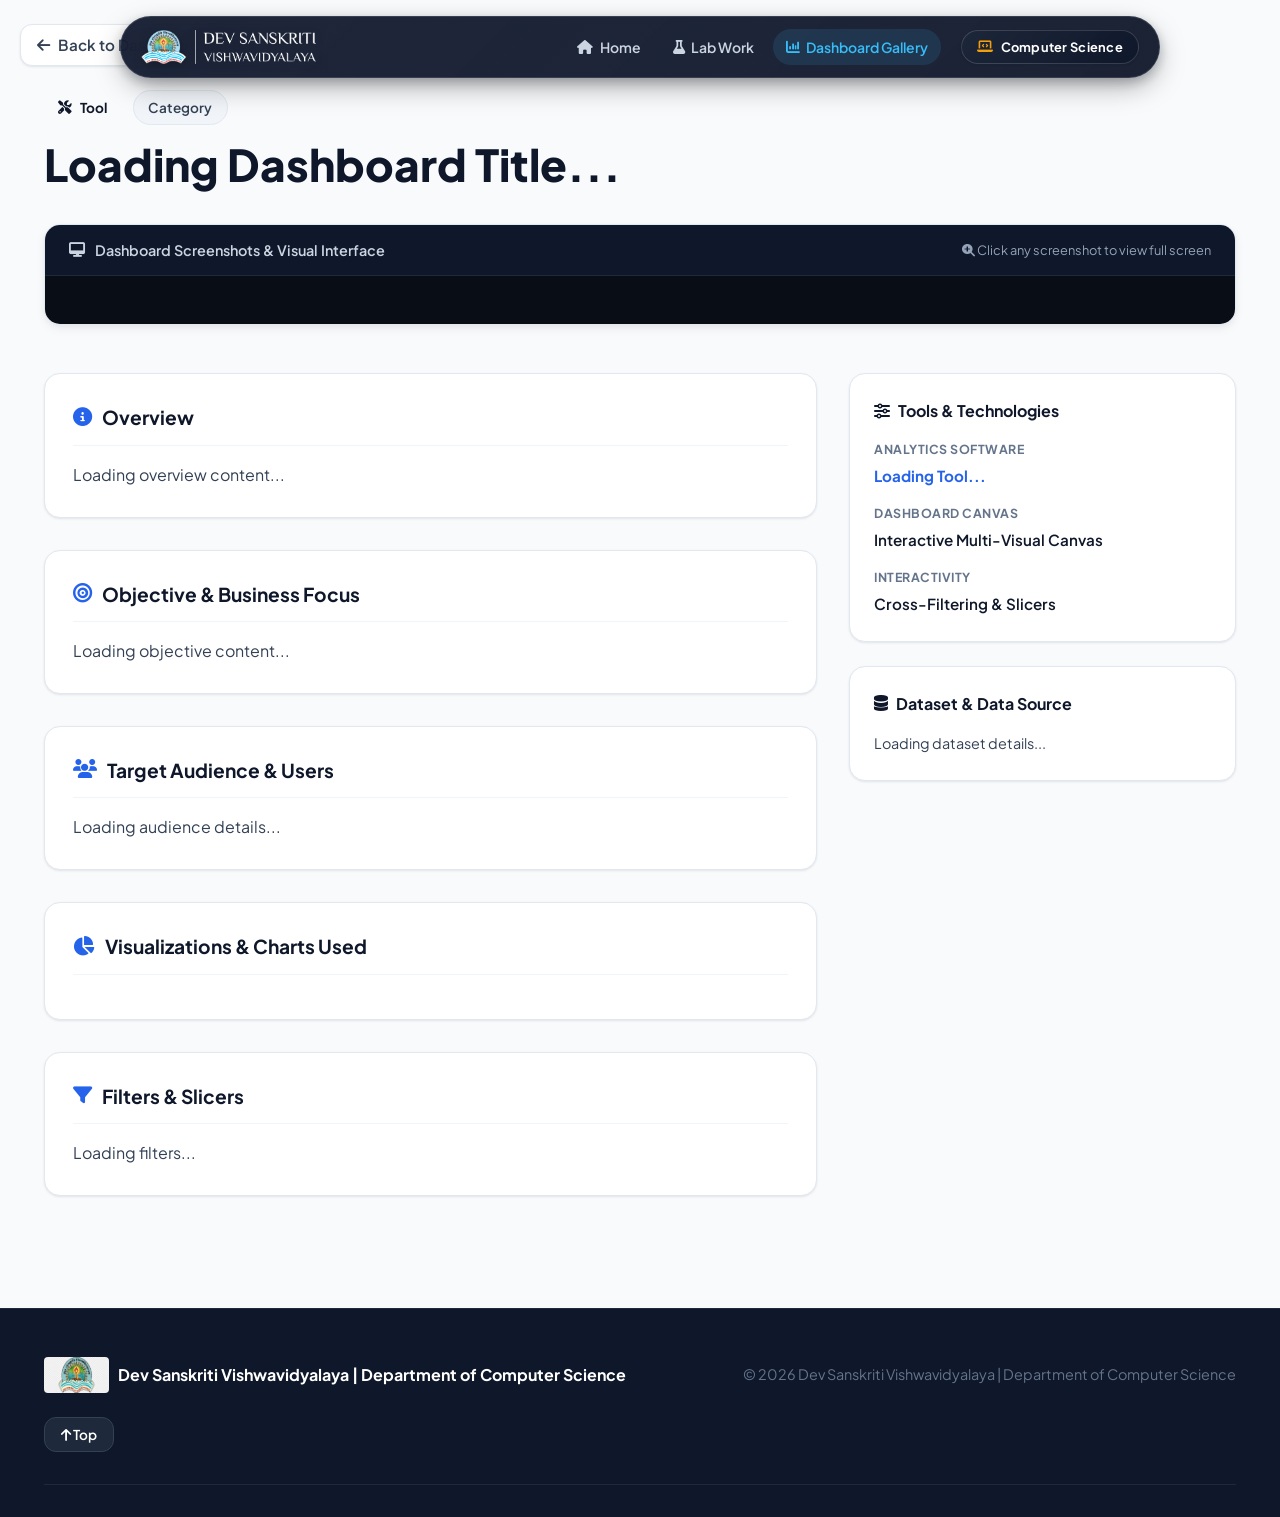
==== commit ebec4c12: "Update logo to official DSVV transparent PNG from S3 bucket" ====
--- a/dashboard.html
+++ b/dashboard.html
@@ -25,7 +25,7 @@
   <header class="navbar">
     <div class="container nav-container">
       <a href="index.html" class="nav-brand" aria-label="Dev Sanskriti Vishwavidyalaya Home">
-        <img src="images/dsvv-logo-seal.svg" alt="Dev Sanskriti Vishwavidyalaya Logo" class="dsvv-logo-img" />
+        <img src="images/dsvv-official-logo-clean.png" alt="Dev Sanskriti Vishwavidyalaya Logo" class="dsvv-logo-img" />
       </a>
 
       <button class="mobile-menu-toggle" aria-label="Toggle Navigation Menu" aria-expanded="false">
--- a/css/style.css
+++ b/css/style.css
@@ -147,15 +147,16 @@
 }
 
 .dsvv-logo-img {
-  height: 40px;
-  width: 40px;
+  height: 38px;
+  width: auto;
+  max-width: 175px;
   object-fit: contain;
-  filter: drop-shadow(0 2px 4px rgba(0, 0, 0, 0.2));
+  filter: drop-shadow(0 2px 4px rgba(0, 0, 0, 0.25));
   transition: transform 0.25s ease;
 }
 
 .dsvv-logo-img:hover {
-  transform: scale(1.08) rotate(3deg);
+  transform: scale(1.05);
 }
 
 .nav-right-group {
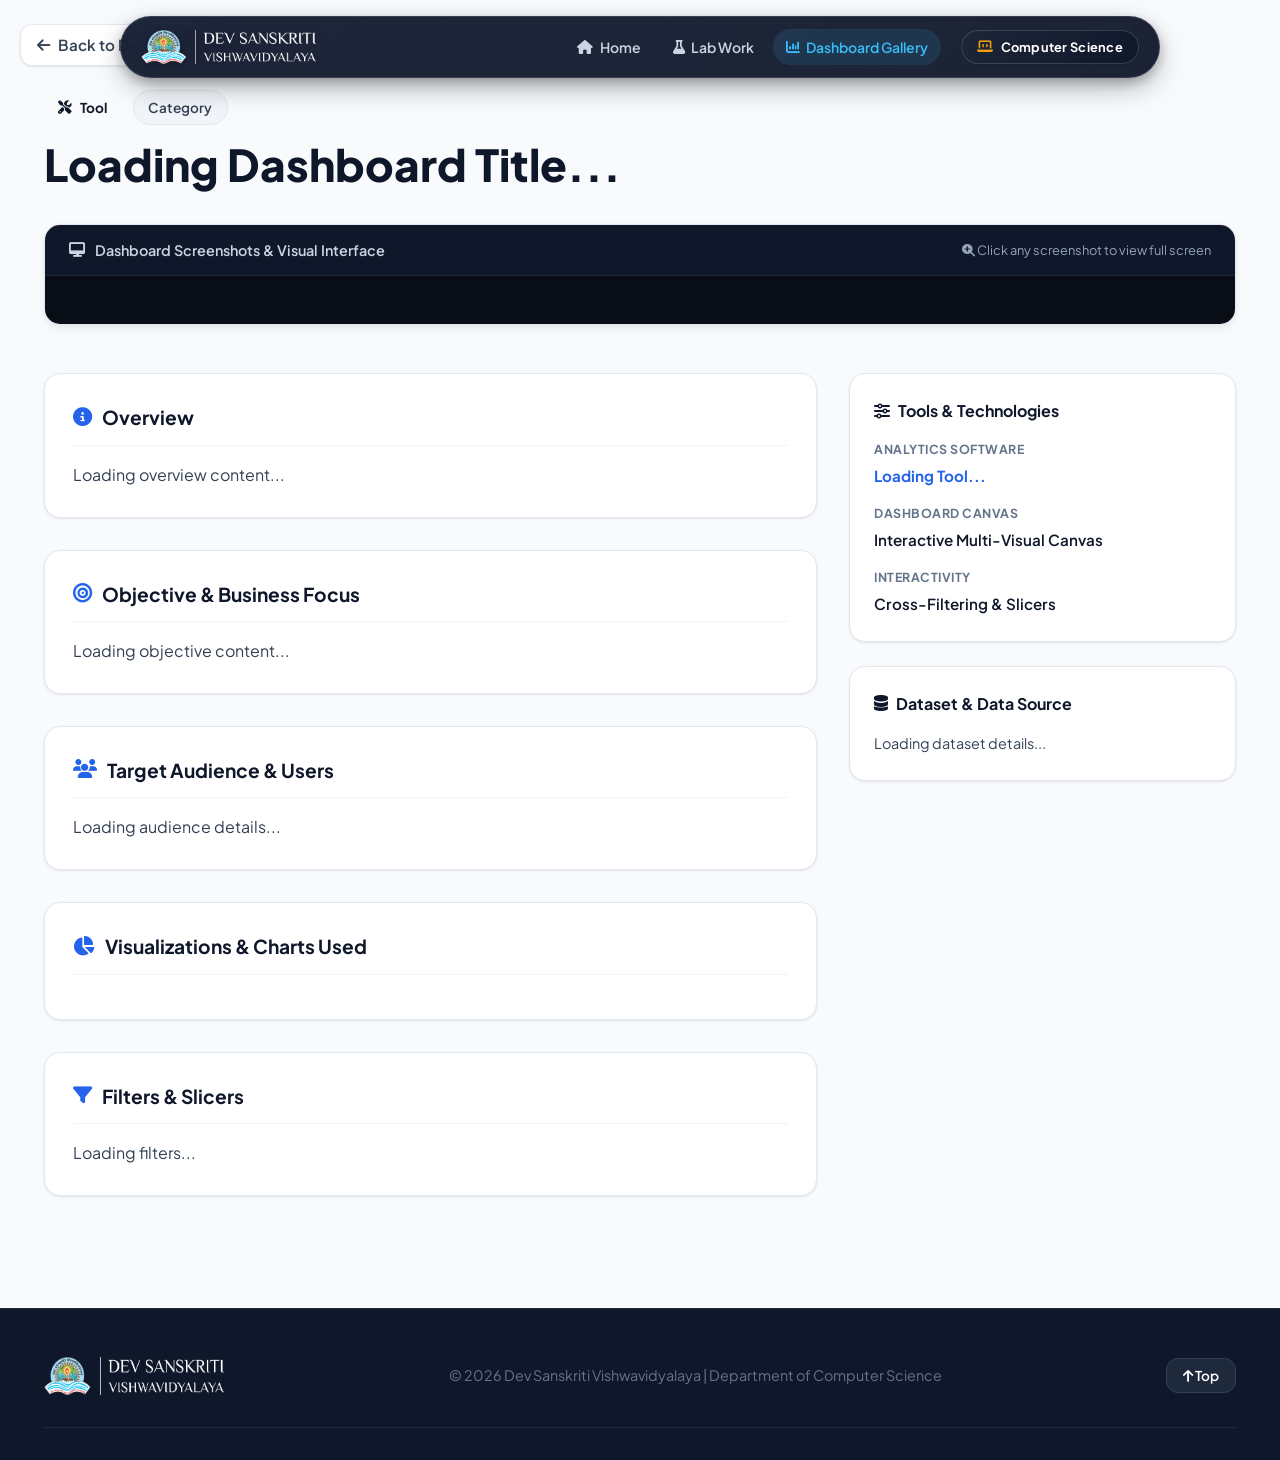
==== commit 76165791: "Remove text label after logo in site footer" ====
--- a/dashboard.html
+++ b/dashboard.html
@@ -223,8 +223,7 @@
     <div class="container">
       <div class="footer-content">
         <div class="footer-brand">
-          <img src="images/dsvv-logo.png" alt="DSVV Logo" style="height: 36px; border-radius: 4px;" />
-          <span>Dev Sanskriti Vishwavidyalaya | Department of Computer Science</span>
+          <img src="images/dsvv-official-logo-clean.png" alt="DSVV Logo" style="height: 38px; width: auto; max-width: 180px;" />
         </div>
         <div class="footer-copyright">
           © 2026 Dev Sanskriti Vishwavidyalaya | Department of Computer Science
--- a/css/style.css
+++ b/css/style.css
@@ -377,7 +377,7 @@
 
 .hero-section {
   position: relative;
-  padding: 4.5rem 0 4rem 0;
+  padding: 7.75rem 0 4.5rem 0;
   background: radial-gradient(circle at 80% 20%, rgba(37, 99, 235, 0.15) 0%, transparent 40%),
               radial-gradient(circle at 20% 80%, rgba(16, 185, 129, 0.1) 0%, transparent 40%),
               linear-gradient(135deg, #0b1329 0%, #0f172a 50%, #172554 100%);
